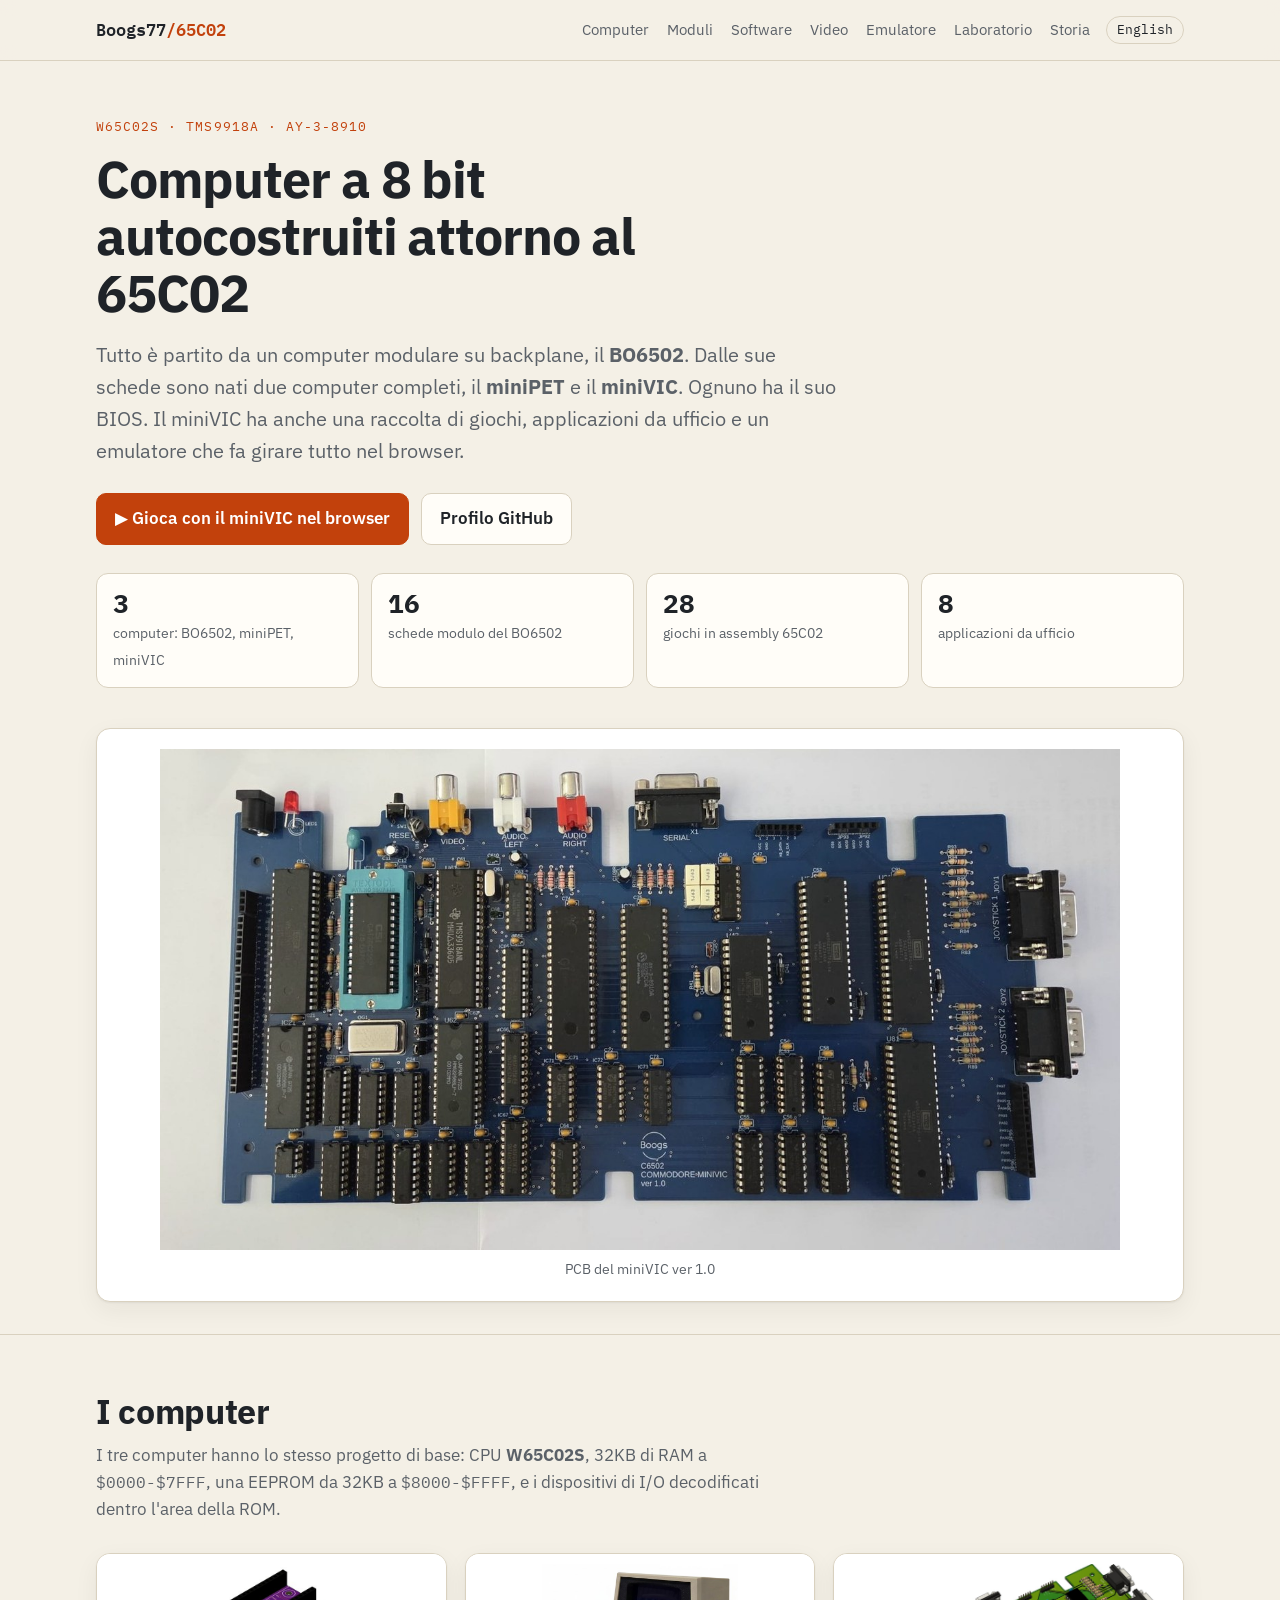
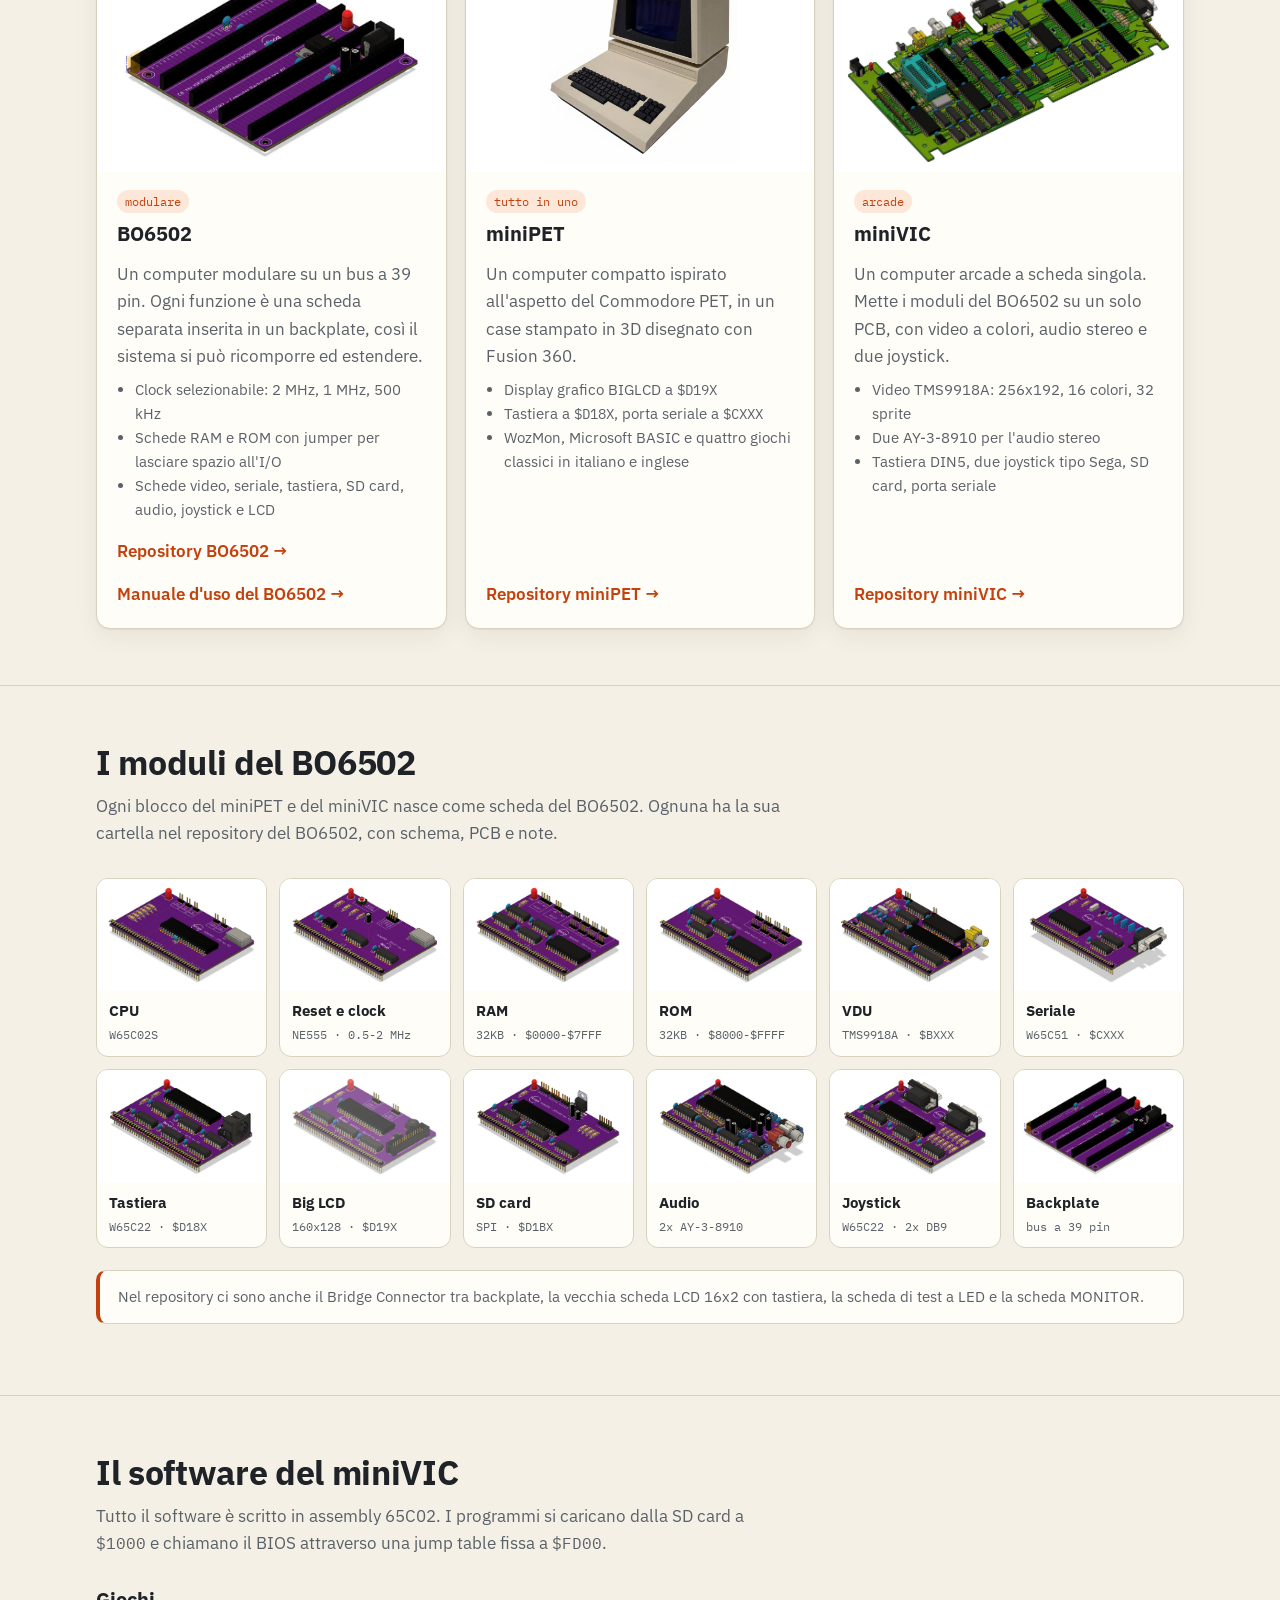
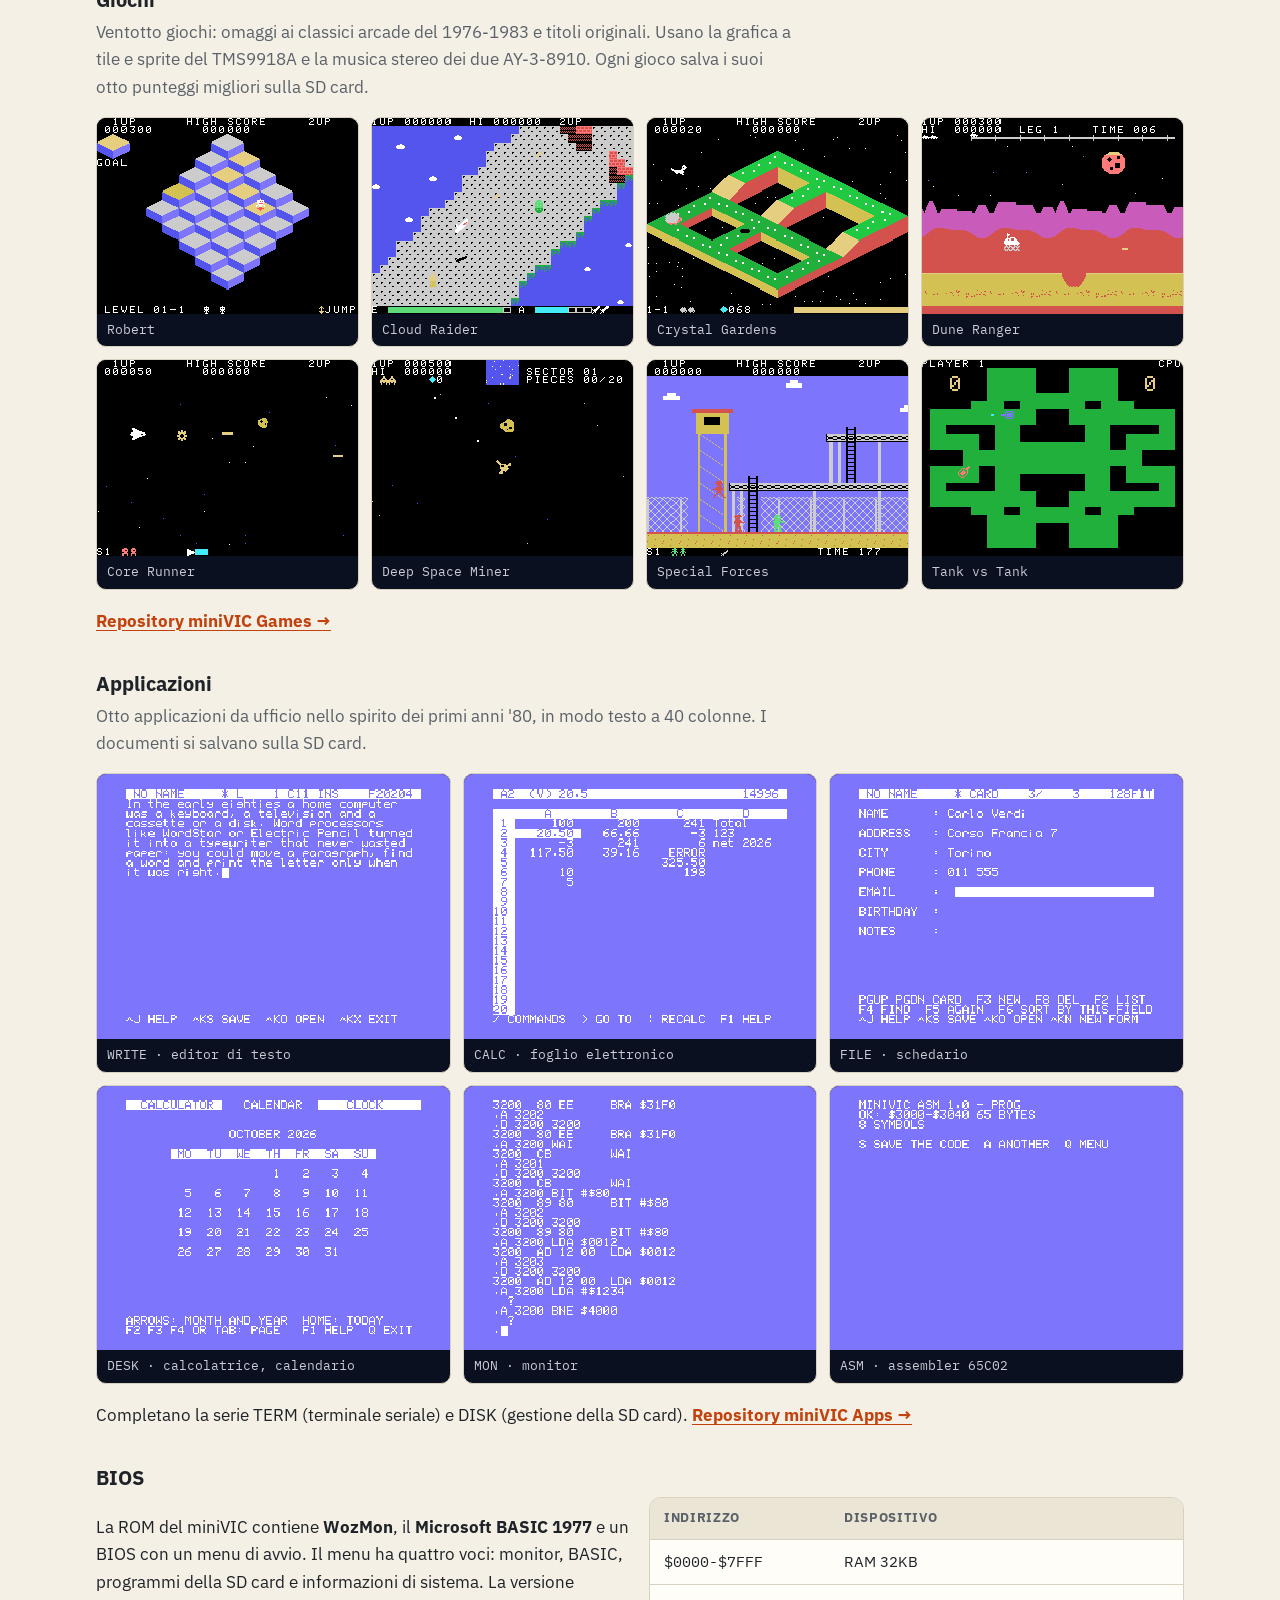
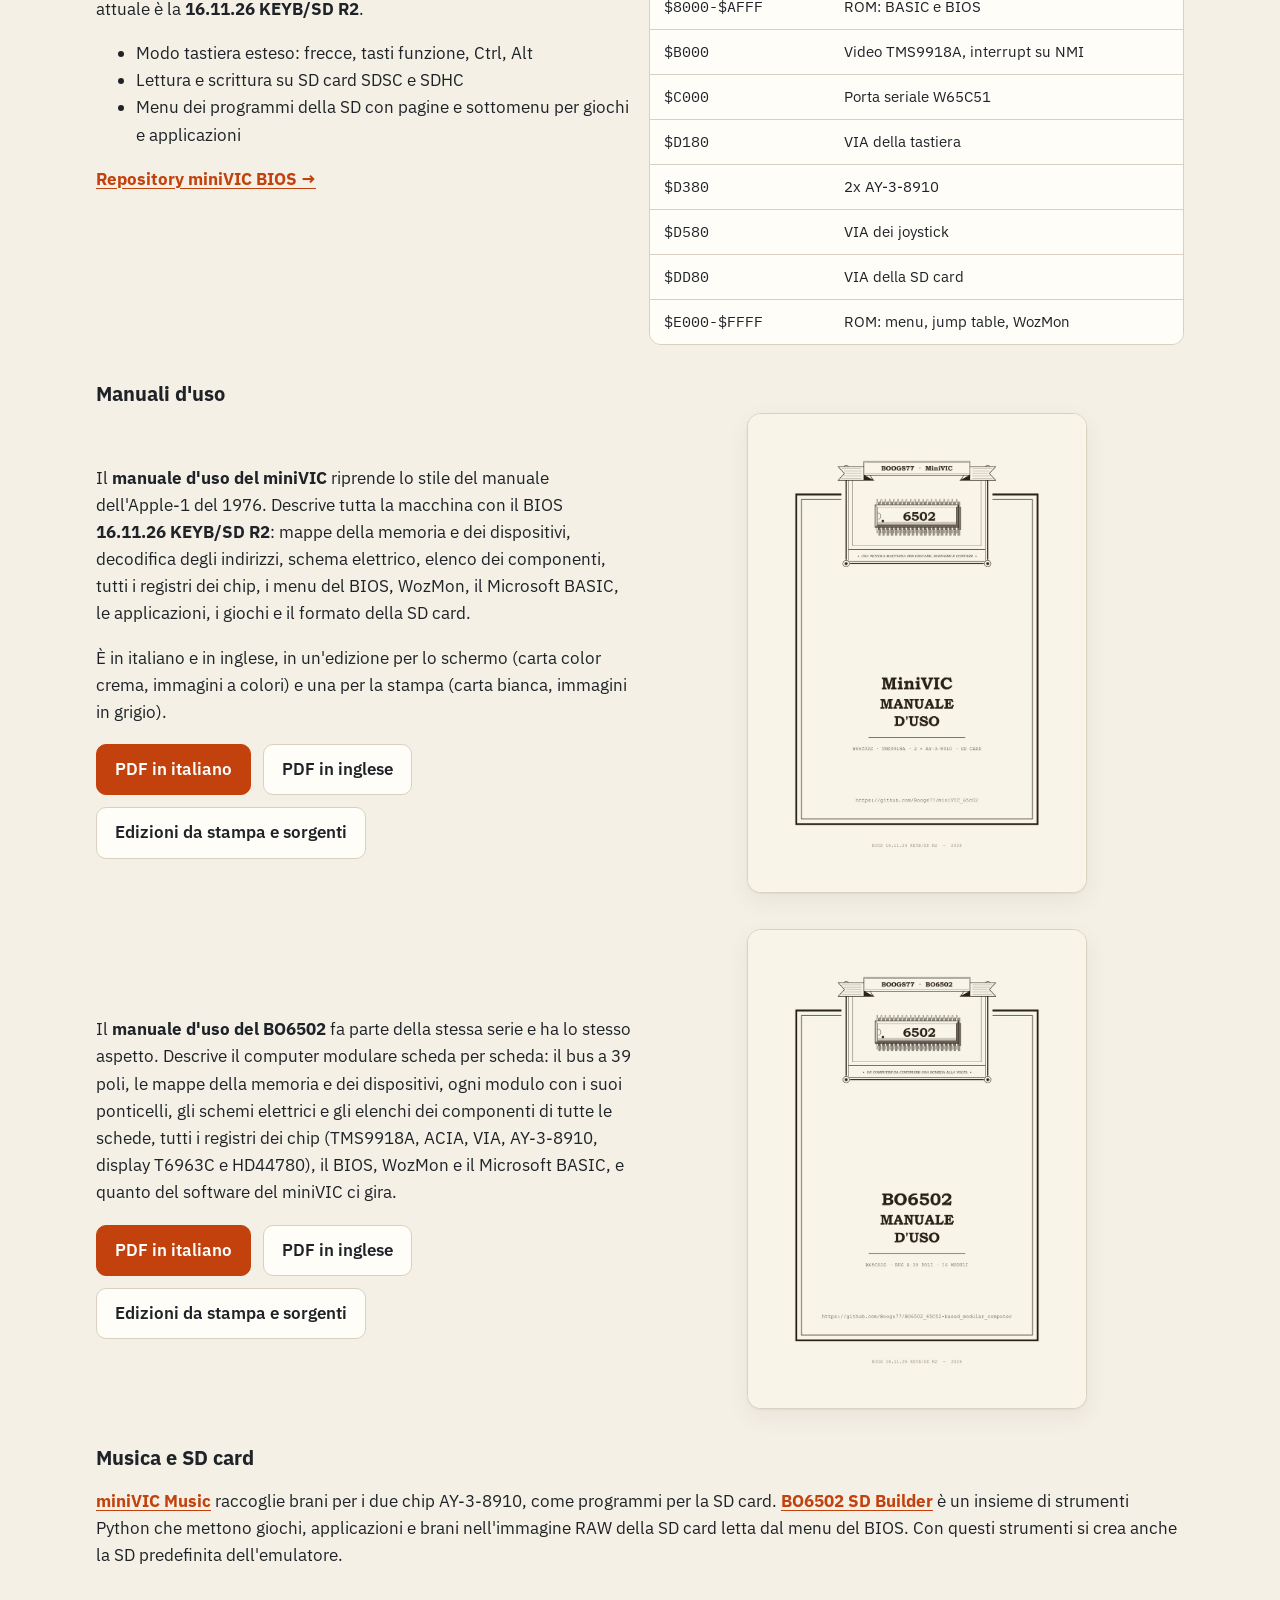
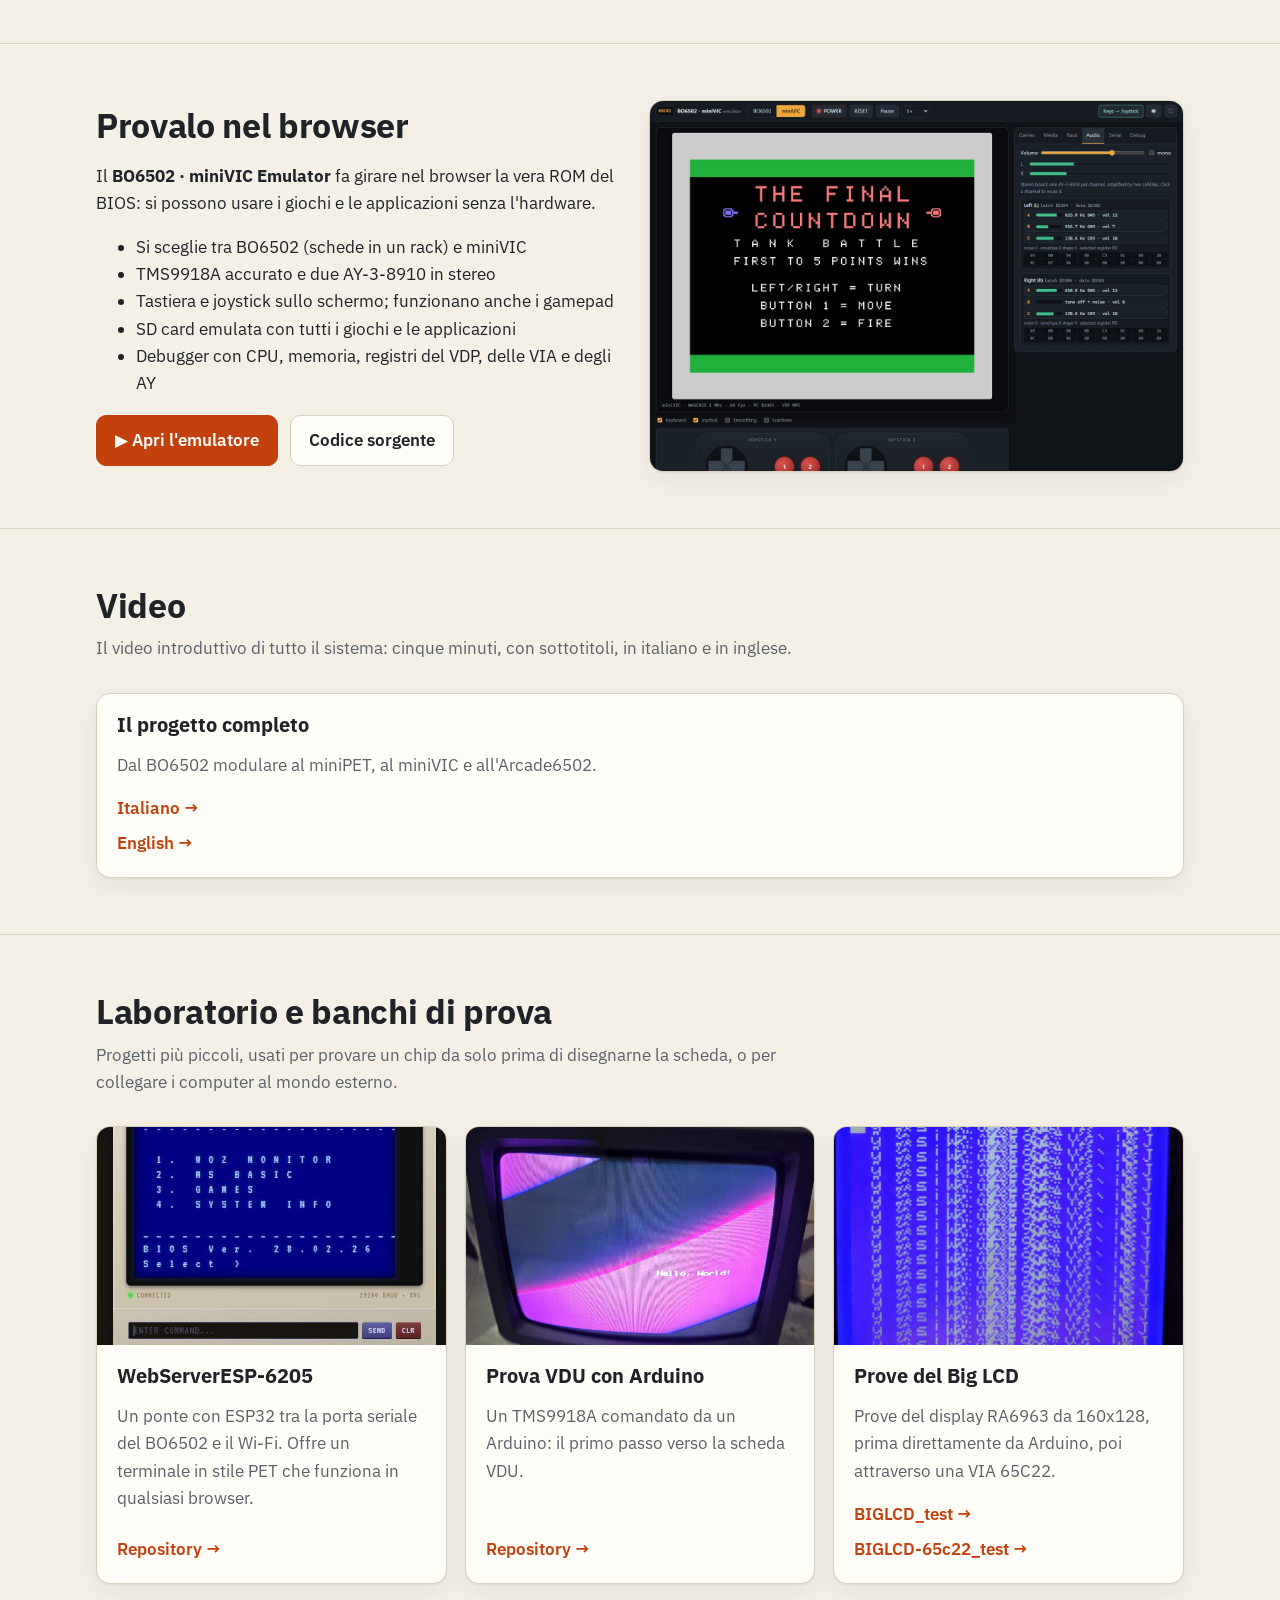
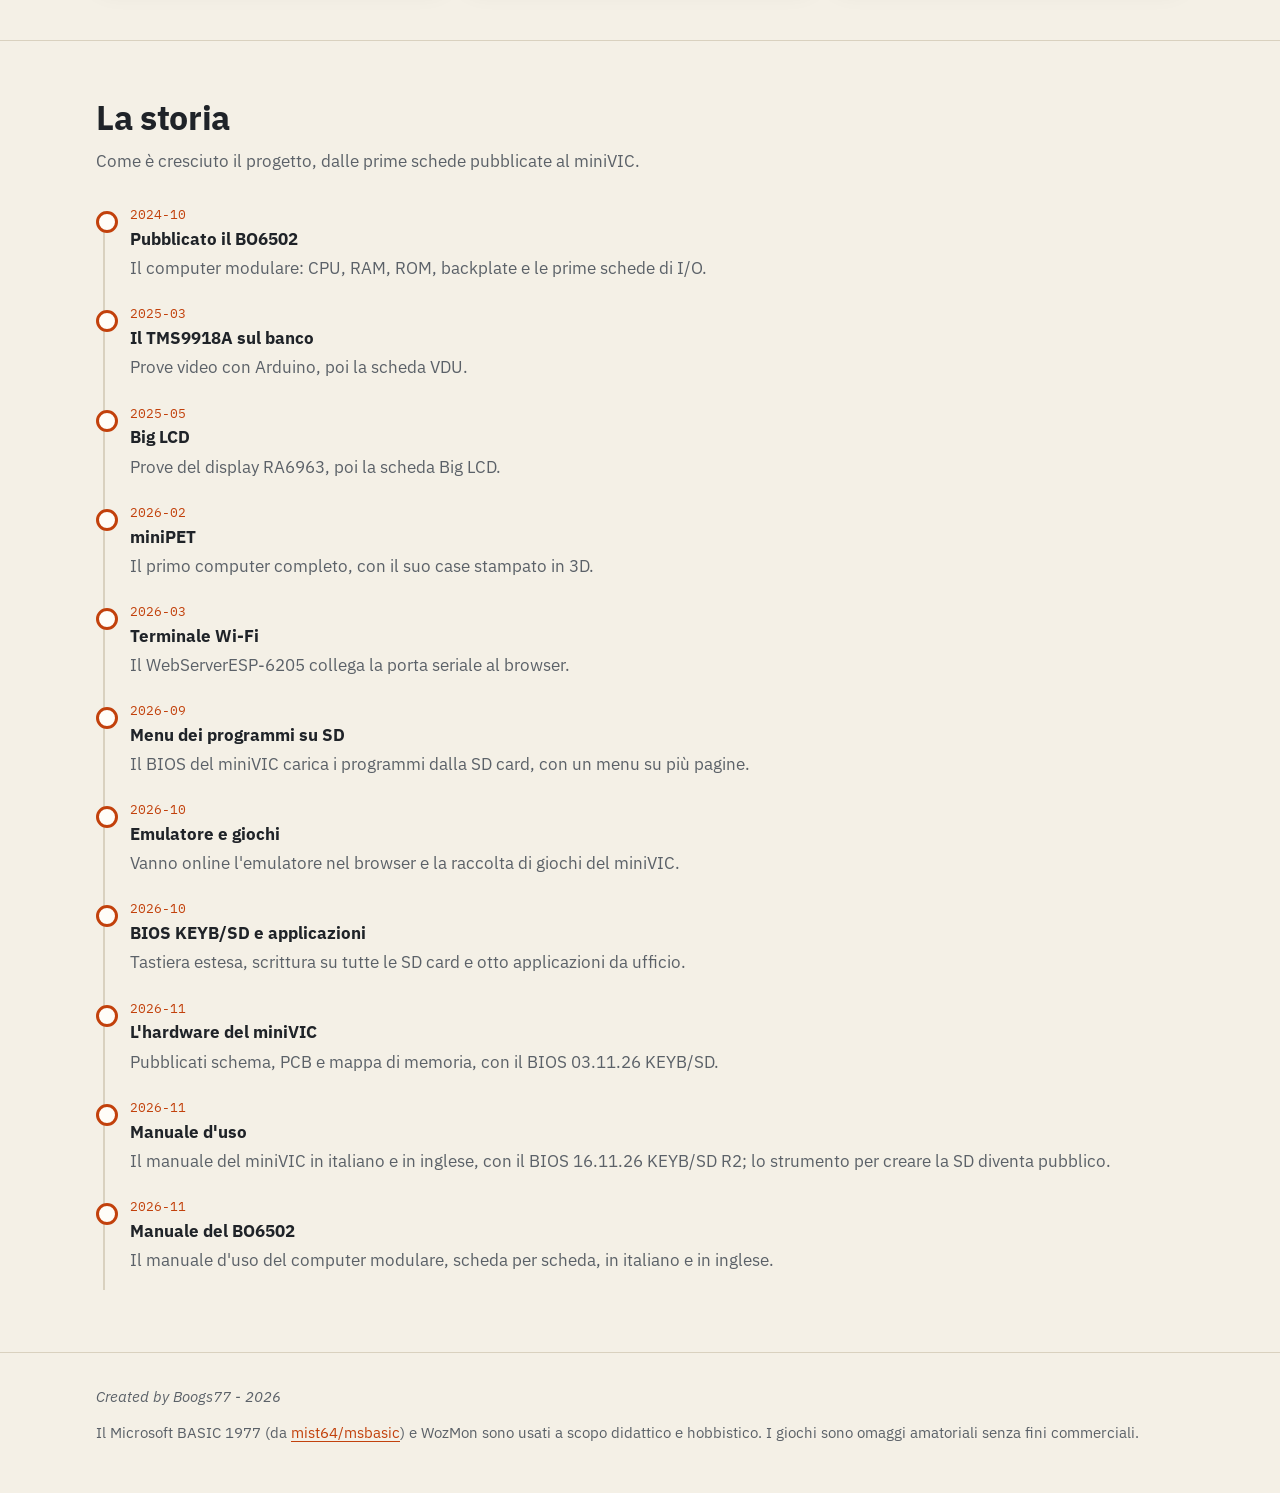
==== it/index.html @ edf75bb9 "Sezione Video: solo il video introduttivo di tutto il sistema Co-Authored-By: Claude Sonnet 5.5 <nor" ====
<!doctype html>
<html lang="it">
<head>
<meta charset="utf-8">
<meta name="viewport" content="width=device-width, initial-scale=1">
<title>Boogs77 Progetti 65C02</title>
<meta name="description" content="Computer a 8 bit autocostruiti attorno al W65C02S: il computer modulare BO6502, il miniPET e il miniVIC, con BIOS, giochi, applicazioni e un emulatore nel browser.">
<link rel="alternate" hreflang="en" href="https://boogs77.github.io/">
<link rel="alternate" hreflang="it" href="https://boogs77.github.io/it/">
<link rel="icon" href="data:image/svg+xml,%3Csvg xmlns='http://www.w3.org/2000/svg' viewBox='0 0 32 32'%3E%3Crect width='32' height='32' rx='6' fill='%23c2410c'/%3E%3Ctext x='16' y='22' font-family='monospace' font-size='13' font-weight='700' text-anchor='middle' fill='white'%3E65%3C/text%3E%3C/svg%3E">
<link rel="preconnect" href="https://fonts.googleapis.com">
<link rel="preconnect" href="https://fonts.gstatic.com" crossorigin>
<link href="https://fonts.googleapis.com/css2?family=IBM+Plex+Mono:wght@400;600&family=IBM+Plex+Sans:wght@400;600;700&display=swap" rel="stylesheet">
<link rel="stylesheet" href="../style.css">
</head>
<body>

<header class="top">
  <div class="wrap">
    <a class="brand" href="#">Boogs77<span>/65C02</span></a>
    <nav class="nav">
      <a href="#macchine">Computer</a>
      <a href="#bo6502">Moduli</a>
      <a href="#software">Software</a>
      <a href="#videos">Video</a>
      <a href="#emulatore">Emulatore</a>
      <a href="#laboratorio">Laboratorio</a>
      <a href="#storia">Storia</a>
    </nav>
    <a class="lang" href="../" hreflang="en" lang="en">English</a>
  </div>
</header>

<main>
  <div class="wrap hero">
    <p class="eyebrow">W65C02S · TMS9918A · AY-3-8910</p>
    <h1>Computer a 8 bit autocostruiti attorno al 65C02</h1>
    <p class="lead">Tutto è partito da un computer modulare su backplane, il <b>BO6502</b>. Dalle sue schede sono nati due computer completi, il <b>miniPET</b> e il <b>miniVIC</b>. Ognuno ha il suo BIOS. Il miniVIC ha anche una raccolta di giochi, applicazioni da ufficio e un emulatore che fa girare tutto nel browser.</p>
    <div class="actions">
      <a class="btn primary" href="https://boogs77.github.io/BO6502-miniVIC-emulator/">▶ Gioca con il miniVIC nel browser</a>
      <a class="btn" href="https://github.com/Boogs77">Profilo GitHub</a>
    </div>

    <ul class="stats">
      <li><b>3</b><span>computer: BO6502, miniPET, miniVIC</span></li>
      <li><b>16</b><span>schede modulo del BO6502</span></li>
      <li><b>28</b><span>giochi in assembly 65C02</span></li>
      <li><b>8</b><span>applicazioni da ufficio</span></li>
    </ul>

    <figure class="hero-figure">
      <img src="../img/minivic_board.jpg" alt="Il computer a scheda singola miniVIC: foto del PCB montato con CPU, zoccolo ZIF della ROM, connettori video, audio e joystick" width="1400" height="731">
      <figcaption>PCB del miniVIC ver 1.0</figcaption>
    </figure>
  </div>

  <!-- ===================== COMPUTER ===================== -->
  <section id="macchine">
    <div class="wrap">
      <h2>I computer</h2>
      <p class="section-lead">I tre computer hanno lo stesso progetto di base: CPU <b>W65C02S</b>, 32KB di RAM a <code>$0000-$7FFF</code>, una EEPROM da 32KB a <code>$8000-$FFFF</code>, e i dispositivi di I/O decodificati dentro l'area della ROM.</p>

      <div class="grid three">
        <article class="card">
          <div class="media"><img src="../img/m_backplate.jpg" alt="Backplate del BO6502 con cinque slot" loading="lazy"></div>
          <div class="body">
            <span class="tag">modulare</span>
            <h3>BO6502</h3>
            <p>Un computer modulare su un bus a 39 pin. Ogni funzione è una scheda separata inserita in un backplate, così il sistema si può ricomporre ed estendere.</p>
            <ul>
              <li>Clock selezionabile: 2 MHz, 1 MHz, 500 kHz</li>
              <li>Schede RAM e ROM con jumper per lasciare spazio all'I/O</li>
              <li>Schede video, seriale, tastiera, SD card, audio, joystick e LCD</li>
            </ul>
            <a class="more" href="https://github.com/Boogs77/BO6502_65C02-based_modular_computer">Repository BO6502 →</a>
            <a class="more" href="https://github.com/Boogs77/BO6502-manual">Manuale d'uso del BO6502 →</a>
          </div>
        </article>

        <article class="card">
          <div class="media"><img src="../img/minipet.jpg" alt="Il miniPET: un piccolo computer beige con schermo e tastiera integrati" loading="lazy"></div>
          <div class="body">
            <span class="tag">tutto in uno</span>
            <h3>miniPET</h3>
            <p>Un computer compatto ispirato all'aspetto del Commodore PET, in un case stampato in 3D disegnato con Fusion 360.</p>
            <ul>
              <li>Display grafico BIGLCD a <code>$D19X</code></li>
              <li>Tastiera a <code>$D18X</code>, porta seriale a <code>$CXXX</code></li>
              <li>WozMon, Microsoft BASIC e quattro giochi classici in italiano e inglese</li>
            </ul>
            <a class="more" href="https://github.com/Boogs77/miniPET_65c02">Repository miniPET →</a>
          </div>
        </article>

        <article class="card">
          <div class="media"><img src="../img/minivic_3d_rca.jpg" alt="La scheda del miniVIC in 3D, vista di lato" loading="lazy"></div>
          <div class="body">
            <span class="tag">arcade</span>
            <h3>miniVIC</h3>
            <p>Un computer arcade a scheda singola. Mette i moduli del BO6502 su un solo PCB, con video a colori, audio stereo e due joystick.</p>
            <ul>
              <li>Video TMS9918A: 256x192, 16 colori, 32 sprite</li>
              <li>Due AY-3-8910 per l'audio stereo</li>
              <li>Tastiera DIN5, due joystick tipo Sega, SD card, porta seriale</li>
            </ul>
            <a class="more" href="https://github.com/Boogs77/miniVIC_65c02">Repository miniVIC →</a>
          </div>
        </article>
      </div>
    </div>
  </section>

  <!-- ===================== MODULI ===================== -->
  <section id="bo6502">
    <div class="wrap">
      <h2>I moduli del BO6502</h2>
      <p class="section-lead">Ogni blocco del miniPET e del miniVIC nasce come scheda del BO6502. Ognuna ha la sua cartella nel repository del BO6502, con schema, PCB e note.</p>

      <div class="modules">
        <a class="module" href="https://github.com/Boogs77/BO6502_65C02-based_modular_computer/tree/main/BO6502%20CPU"><img src="../img/m_cpu.jpg" alt="" loading="lazy"><div><b>CPU</b><span>W65C02S</span></div></a>
        <a class="module" href="https://github.com/Boogs77/BO6502_65C02-based_modular_computer/tree/main/BO6502%20RESET"><img src="../img/m_reset.jpg" alt="" loading="lazy"><div><b>Reset e clock</b><span>NE555 · 0.5-2 MHz</span></div></a>
        <a class="module" href="https://github.com/Boogs77/BO6502_65C02-based_modular_computer/tree/main/BO6502%20RAM"><img src="../img/m_ram.jpg" alt="" loading="lazy"><div><b>RAM</b><span>32KB · $0000-$7FFF</span></div></a>
        <a class="module" href="https://github.com/Boogs77/BO6502_65C02-based_modular_computer/tree/main/BO6502%20ROM"><img src="../img/m_rom.jpg" alt="" loading="lazy"><div><b>ROM</b><span>32KB · $8000-$FFFF</span></div></a>
        <a class="module" href="https://github.com/Boogs77/BO6502_65C02-based_modular_computer/tree/main/BO6502%20VDU"><img src="../img/m_vdu.jpg" alt="" loading="lazy"><div><b>VDU</b><span>TMS9918A · $BXXX</span></div></a>
        <a class="module" href="https://github.com/Boogs77/BO6502_65C02-based_modular_computer/tree/main/BO6502%20SERIAL"><img src="../img/m_serial.jpg" alt="" loading="lazy"><div><b>Seriale</b><span>W65C51 · $CXXX</span></div></a>
        <a class="module" href="https://github.com/Boogs77/BO6502_65C02-based_modular_computer/tree/main/BO6502%20KEYb"><img src="../img/m_keyb.jpg" alt="" loading="lazy"><div><b>Tastiera</b><span>W65C22 · $D18X</span></div></a>
        <a class="module" href="https://github.com/Boogs77/BO6502_65C02-based_modular_computer/tree/main/BO6502%20BIGLCD"><img src="../img/m_biglcd.jpg" alt="" loading="lazy"><div><b>Big LCD</b><span>160x128 · $D19X</span></div></a>
        <a class="module" href="https://github.com/Boogs77/BO6502_65C02-based_modular_computer/tree/main/BO6502%20SDCard"><img src="../img/m_sdcard.jpg" alt="" loading="lazy"><div><b>SD card</b><span>SPI · $D1BX</span></div></a>
        <a class="module" href="https://github.com/Boogs77/BO6502_65C02-based_modular_computer/tree/main/BO6502%20AUDIO"><img src="../img/m_audio.jpg" alt="" loading="lazy"><div><b>Audio</b><span>2x AY-3-8910</span></div></a>
        <a class="module" href="https://github.com/Boogs77/BO6502_65C02-based_modular_computer/tree/main/BO6502%20JOYSTICK"><img src="../img/m_joystick.jpg" alt="" loading="lazy"><div><b>Joystick</b><span>W65C22 · 2x DB9</span></div></a>
        <a class="module" href="https://github.com/Boogs77/BO6502_65C02-based_modular_computer/tree/main/BO6502%20BACKPLATE"><img src="../img/m_backplate.jpg" alt="" loading="lazy"><div><b>Backplate</b><span>bus a 39 pin</span></div></a>
      </div>
      <p class="note">Nel repository ci sono anche il Bridge Connector tra backplate, la vecchia scheda LCD 16x2 con tastiera, la scheda di test a LED e la scheda MONITOR.</p>
    </div>
  </section>

  <!-- ===================== SOFTWARE ===================== -->
  <section id="software">
    <div class="wrap">
      <h2>Il software del miniVIC</h2>
      <p class="section-lead">Tutto il software è scritto in assembly 65C02. I programmi si caricano dalla SD card a <code>$1000</code> e chiamano il BIOS attraverso una jump table fissa a <code>$FD00</code>.</p>

      <h3>Giochi</h3>
      <p class="section-lead" style="margin-bottom:16px">Ventotto giochi: omaggi ai classici arcade del 1976-1983 e titoli originali. Usano la grafica a tile e sprite del TMS9918A e la musica stereo dei due AY-3-8910. Ogni gioco salva i suoi otto punteggi migliori sulla SD card.</p>
      <div class="shots">
        <figure><img src="../img/g_robert.png" alt="Robert: gioco isometrico a salti sui cubi" loading="lazy"><figcaption>Robert</figcaption></figure>
        <figure><img src="../img/g_cloud_raider.png" alt="Cloud Raider: sparatutto isometrico" loading="lazy"><figcaption>Cloud Raider</figcaption></figure>
        <figure><img src="../img/g_crystal_gardens.png" alt="Crystal Gardens: labirinto isometrico" loading="lazy"><figcaption>Crystal Gardens</figcaption></figure>
        <figure><img src="../img/g_dune_ranger.png" alt="Dune Ranger: gioco a scorrimento con un rover" loading="lazy"><figcaption>Dune Ranger</figcaption></figure>
        <figure><img src="../img/g_core_runner.png" alt="Core Runner: corsa spaziale e piattaforme" loading="lazy"><figcaption>Core Runner</figcaption></figure>
        <figure><img src="../img/g_deep_space_miner.png" alt="Deep Space Miner: sparatutto minerario nello spazio" loading="lazy"><figcaption>Deep Space Miner</figcaption></figure>
        <figure><img src="../img/g_special_forces.png" alt="Special Forces: azione a scorrimento" loading="lazy"><figcaption>Special Forces</figcaption></figure>
        <figure><img src="../img/g_tank.png" alt="Tank vs Tank: due carri armati sul campo di battaglia" loading="lazy"><figcaption>Tank vs Tank</figcaption></figure>
      </div>
      <p><a href="https://github.com/Boogs77/miniVIC_games"><b>Repository miniVIC Games →</b></a></p>

      <h3 style="margin-top:36px">Applicazioni</h3>
      <p class="section-lead" style="margin-bottom:16px">Otto applicazioni da ufficio nello spirito dei primi anni '80, in modo testo a 40 colonne. I documenti si salvano sulla SD card.</p>
      <div class="shots apps">
        <figure><img src="../img/a_write_typing.png" alt="Editor di testo miniVIC WRITE" loading="lazy"><figcaption>WRITE · editor di testo</figcaption></figure>
        <figure><img src="../img/a_calc_formulas.png" alt="Foglio elettronico miniVIC CALC" loading="lazy"><figcaption>CALC · foglio elettronico</figcaption></figure>
        <figure><img src="../img/a_file_card.png" alt="Schedario miniVIC FILE" loading="lazy"><figcaption>FILE · schedario</figcaption></figure>
        <figure><img src="../img/a_desk_calendar.png" alt="Calendario di miniVIC DESK" loading="lazy"><figcaption>DESK · calcolatrice, calendario</figcaption></figure>
        <figure><img src="../img/a_mon_disasm.png" alt="Monitor in linguaggio macchina miniVIC MON" loading="lazy"><figcaption>MON · monitor</figcaption></figure>
        <figure><img src="../img/a_asm_ok.png" alt="Assembler miniVIC ASM" loading="lazy"><figcaption>ASM · assembler 65C02</figcaption></figure>
      </div>
      <p>Completano la serie TERM (terminale seriale) e DISK (gestione della SD card). <a href="https://github.com/Boogs77/miniVIC_apps"><b>Repository miniVIC Apps →</b></a></p>

      <h3 style="margin-top:36px">BIOS</h3>
      <div class="grid two">
        <div>
          <p>La ROM del miniVIC contiene <b>WozMon</b>, il <b>Microsoft BASIC 1977</b> e un BIOS con un menu di avvio. Il menu ha quattro voci: monitor, BASIC, programmi della SD card e informazioni di sistema. La versione attuale è la <b>16.11.26 KEYB/SD R2</b>.</p>
          <ul>
            <li>Modo tastiera esteso: frecce, tasti funzione, Ctrl, Alt</li>
            <li>Lettura e scrittura su SD card SDSC e SDHC</li>
            <li>Menu dei programmi della SD con pagine e sottomenu per giochi e applicazioni</li>
          </ul>
          <p><a href="https://github.com/Boogs77/miniVIC_bios"><b>Repository miniVIC BIOS →</b></a></p>
        </div>
        <div class="table-scroll">
          <table>
            <thead><tr><th>Indirizzo</th><th>Dispositivo</th></tr></thead>
            <tbody>
              <tr><td class="addr">$0000-$7FFF</td><td>RAM 32KB</td></tr>
              <tr><td class="addr">$8000-$AFFF</td><td>ROM: BASIC e BIOS</td></tr>
              <tr><td class="addr">$B000</td><td>Video TMS9918A, interrupt su NMI</td></tr>
              <tr><td class="addr">$C000</td><td>Porta seriale W65C51</td></tr>
              <tr><td class="addr">$D180</td><td>VIA della tastiera</td></tr>
              <tr><td class="addr">$D380</td><td>2x AY-3-8910</td></tr>
              <tr><td class="addr">$D580</td><td>VIA dei joystick</td></tr>
              <tr><td class="addr">$DD80</td><td>VIA della SD card</td></tr>
              <tr><td class="addr">$E000-$FFFF</td><td>ROM: menu, jump table, WozMon</td></tr>
            </tbody>
          </table>
        </div>
      </div>

      <h3 style="margin-top:36px">Manuali d'uso</h3>
      <div class="grid two" style="align-items:center">
        <div>
          <p>Il <b>manuale d'uso del miniVIC</b> riprende lo stile del manuale dell'Apple-1 del 1976. Descrive tutta la macchina con il BIOS <b>16.11.26 KEYB/SD R2</b>: mappe della memoria e dei dispositivi, decodifica degli indirizzi, schema elettrico, elenco dei componenti, tutti i registri dei chip, i menu del BIOS, WozMon, il Microsoft BASIC, le applicazioni, i giochi e il formato della SD card.</p>
          <p>È in italiano e in inglese, in un'edizione per lo schermo (carta color crema, immagini a colori) e una per la stampa (carta bianca, immagini in grigio).</p>
          <div class="actions" style="margin-top:18px">
            <a class="btn primary" href="https://github.com/Boogs77/miniVIC-manual/blob/main/MiniVIC_Manual_IT.pdf">PDF in italiano</a>
            <a class="btn" href="https://github.com/Boogs77/miniVIC-manual/blob/main/MiniVIC_Manual_EN.pdf">PDF in inglese</a>
            <a class="btn" href="https://github.com/Boogs77/miniVIC-manual">Edizioni da stampa e sorgenti</a>
          </div>
        </div>
        <figure class="card" style="margin:0;max-width:340px;justify-self:center">
          <img src="../img/manual_it.jpg" alt="Copertina del manuale d'uso del miniVIC" loading="lazy" width="910" height="1287">
        </figure>
      </div>

      <div class="grid two" style="align-items:center;margin-top:36px">
        <div>
          <p>Il <b>manuale d'uso del BO6502</b> fa parte della stessa serie e ha lo stesso aspetto. Descrive il computer modulare scheda per scheda: il bus a 39 poli, le mappe della memoria e dei dispositivi, ogni modulo con i suoi ponticelli, gli schemi elettrici e gli elenchi dei componenti di tutte le schede, tutti i registri dei chip (TMS9918A, ACIA, VIA, AY-3-8910, display T6963C e HD44780), il BIOS, WozMon e il Microsoft BASIC, e quanto del software del miniVIC ci gira.</p>
          <div class="actions" style="margin-top:18px">
            <a class="btn primary" href="https://github.com/Boogs77/BO6502-manual/blob/main/BO6502_Manual_IT.pdf">PDF in italiano</a>
            <a class="btn" href="https://github.com/Boogs77/BO6502-manual/blob/main/BO6502_Manual_EN.pdf">PDF in inglese</a>
            <a class="btn" href="https://github.com/Boogs77/BO6502-manual">Edizioni da stampa e sorgenti</a>
          </div>
        </div>
        <figure class="card" style="margin:0;max-width:340px;justify-self:center">
          <img src="../img/manual_bo6502_it.jpg" alt="Copertina del manuale d'uso del BO6502" loading="lazy" width="910" height="1287">
        </figure>
      </div>

      <h3 style="margin-top:36px">Musica e SD card</h3>
      <p><a href="https://github.com/Boogs77/miniVIC_music"><b>miniVIC Music</b></a> raccoglie brani per i due chip AY-3-8910, come programmi per la SD card. <a href="https://github.com/Boogs77/bo6502-SDbuilder"><b>BO6502 SD Builder</b></a> è un insieme di strumenti Python che mettono giochi, applicazioni e brani nell'immagine RAW della SD card letta dal menu del BIOS. Con questi strumenti si crea anche la SD predefinita dell'emulatore.</p>
    </div>
  </section>

  <!-- ===================== EMULATORE ===================== -->
  <section id="emulatore">
    <div class="wrap">
      <div class="grid two" style="align-items:center">
        <div>
          <h2>Provalo nel browser</h2>
          <p>Il <b>BO6502 · miniVIC Emulator</b> fa girare nel browser la vera ROM del BIOS: si possono usare i giochi e le applicazioni senza l'hardware.</p>
          <ul>
            <li>Si sceglie tra BO6502 (schede in un rack) e miniVIC</li>
            <li>TMS9918A accurato e due AY-3-8910 in stereo</li>
            <li>Tastiera e joystick sullo schermo; funzionano anche i gamepad</li>
            <li>SD card emulata con tutti i giochi e le applicazioni</li>
            <li>Debugger con CPU, memoria, registri del VDP, delle VIA e degli AY</li>
          </ul>
          <div class="actions" style="margin-top:18px">
            <a class="btn primary" href="https://boogs77.github.io/BO6502-miniVIC-emulator/">▶ Apri l'emulatore</a>
            <a class="btn" href="https://github.com/Boogs77/BO6502-miniVIC-emulator">Codice sorgente</a>
          </div>
        </div>
        <figure class="card" style="margin:0">
          <img src="../img/emulator.jpg" alt="L'emulatore con Tank vs Tank e il pannello audio dei due AY" loading="lazy" width="1400" height="972">
        </figure>
      </div>
    </div>
  </section>

  <!-- ===================== VIDEOS ===================== -->
  <section id="videos">
    <div class="wrap">
      <h2>Video</h2>
      <p class="section-lead">Il video introduttivo di tutto il sistema: cinque minuti, con sottotitoli, in italiano e in inglese.</p>
      <div class="grid three">
        <article class="card">
          <div class="body">
            <h3>Il progetto completo</h3>
            <p>Dal BO6502 modulare al miniPET, al miniVIC e all'Arcade6502.</p>
            <a class="more" href="https://youtu.be/3ln8cZt3MQk">Italiano →</a>
            <a class="more" style="padding-top:0" href="https://youtu.be/d8nvmrTR-eE">English →</a>
          </div>
        </article>
      </div>
    </div>
  </section>

  <!-- ===================== LABORATORIO ===================== -->
  <section id="laboratorio">
    <div class="wrap">
      <h2>Laboratorio e banchi di prova</h2>
      <p class="section-lead">Progetti più piccoli, usati per provare un chip da solo prima di disegnarne la scheda, o per collegare i computer al mondo esterno.</p>
      <div class="grid three">
        <article class="card">
          <div class="media photo"><img src="../img/webserver.jpg" alt="Pagina del WebServerESP-6205 nel browser, con schermo e tastiera in stile PET" loading="lazy"></div>
          <div class="body">
            <h3>WebServerESP-6205</h3>
            <p>Un ponte con ESP32 tra la porta seriale del BO6502 e il Wi-Fi. Offre un terminale in stile PET che funziona in qualsiasi browser.</p>
            <a class="more" href="https://github.com/Boogs77/WebServerESP-6205">Repository →</a>
          </div>
        </article>
        <article class="card">
          <div class="media photo"><img src="../img/vdu_hello.jpg" alt="Prova del TMS9918A con un testo su un monitor" loading="lazy"></div>
          <div class="body">
            <h3>Prova VDU con Arduino</h3>
            <p>Un TMS9918A comandato da un Arduino: il primo passo verso la scheda VDU.</p>
            <a class="more" href="https://github.com/Boogs77/VDU_arduino_test">Repository →</a>
          </div>
        </article>
        <article class="card">
          <div class="media photo"><img src="../img/biglcd_wozmon.jpg" alt="Display Big LCD con un dump di memoria di WozMon" loading="lazy"></div>
          <div class="body">
            <h3>Prove del Big LCD</h3>
            <p>Prove del display RA6963 da 160x128, prima direttamente da Arduino, poi attraverso una VIA 65C22.</p>
            <a class="more" href="https://github.com/Boogs77/BIGLCD_test">BIGLCD_test →</a>
            <a class="more" style="padding-top:0" href="https://github.com/Boogs77/BIGLCD-65c22_test">BIGLCD-65c22_test →</a>
          </div>
        </article>
      </div>
    </div>
  </section>

  <!-- ===================== STORIA ===================== -->
  <section id="storia">
    <div class="wrap">
      <h2>La storia</h2>
      <p class="section-lead">Come è cresciuto il progetto, dalle prime schede pubblicate al miniVIC.</p>
      <ol class="timeline">
        <li><time>2024-10</time><b>Pubblicato il BO6502</b><p>Il computer modulare: CPU, RAM, ROM, backplate e le prime schede di I/O.</p></li>
        <li><time>2025-03</time><b>Il TMS9918A sul banco</b><p>Prove video con Arduino, poi la scheda VDU.</p></li>
        <li><time>2025-05</time><b>Big LCD</b><p>Prove del display RA6963, poi la scheda Big LCD.</p></li>
        <li><time>2026-02</time><b>miniPET</b><p>Il primo computer completo, con il suo case stampato in 3D.</p></li>
        <li><time>2026-03</time><b>Terminale Wi-Fi</b><p>Il WebServerESP-6205 collega la porta seriale al browser.</p></li>
        <li><time>2026-09</time><b>Menu dei programmi su SD</b><p>Il BIOS del miniVIC carica i programmi dalla SD card, con un menu su più pagine.</p></li>
        <li><time>2026-10</time><b>Emulatore e giochi</b><p>Vanno online l'emulatore nel browser e la raccolta di giochi del miniVIC.</p></li>
        <li><time>2026-10</time><b>BIOS KEYB/SD e applicazioni</b><p>Tastiera estesa, scrittura su tutte le SD card e otto applicazioni da ufficio.</p></li>
        <li><time>2026-11</time><b>L'hardware del miniVIC</b><p>Pubblicati schema, PCB e mappa di memoria, con il BIOS 03.11.26 KEYB/SD.</p></li>
        <li><time>2026-11</time><b>Manuale d'uso</b><p>Il manuale del miniVIC in italiano e in inglese, con il BIOS 16.11.26 KEYB/SD R2; lo strumento per creare la SD diventa pubblico.</p></li>
        <li><time>2026-11</time><b>Manuale del BO6502</b><p>Il manuale d'uso del computer modulare, scheda per scheda, in italiano e in inglese.</p></li>
      </ol>
    </div>
  </section>
</main>

<footer>
  <div class="wrap">
    <span><i>Created by Boogs77 - 2026</i></span>
    <span>Il Microsoft BASIC 1977 (da <a href="https://github.com/mist64/msbasic">mist64/msbasic</a>) e WozMon sono usati a scopo didattico e hobbistico. I giochi sono omaggi amatoriali senza fini commerciali.</span>
  </div>
</footer>

</body>
</html>
---- style.css ----
:root {
  --bg: #f4f0e6;
  --surface: #fffdf8;
  --surface-2: #ebe5d6;
  --plate: #ffffff;
  --text: #1f2328;
  --muted: #5b6168;
  --border: #d9d1bf;
  --accent: #c2410c;
  --accent-soft: #fde7d9;
  --green: #15803d;
  --screen: #0b1020;
  --shadow: 0 1px 2px rgba(31, 35, 40, .06), 0 8px 24px rgba(31, 35, 40, .06);
  --radius: 14px;
  --mono: "IBM Plex Mono", ui-monospace, SFMono-Regular, Menlo, Consolas, monospace;
  --sans: "IBM Plex Sans", system-ui, -apple-system, "Segoe UI", Roboto, sans-serif;
  color-scheme: light;
}

@media (prefers-color-scheme: dark) {
  :root:not([data-theme="light"]) {
    --bg: #12151b;
    --surface: #1a1f27;
    --surface-2: #232a34;
    --plate: #f3f1ec;
    --text: #e8e6e1;
    --muted: #a3a9b2;
    --border: #2e3642;
    --accent: #fb923c;
    --accent-soft: #3a2416;
    --green: #4ade80;
    --shadow: 0 1px 2px rgba(0, 0, 0, .3), 0 8px 24px rgba(0, 0, 0, .25);
    color-scheme: dark;
  }
}

:root[data-theme="dark"] {
  --bg: #12151b;
  --surface: #1a1f27;
  --surface-2: #232a34;
  --plate: #f3f1ec;
  --text: #e8e6e1;
  --muted: #a3a9b2;
  --border: #2e3642;
  --accent: #fb923c;
  --accent-soft: #3a2416;
  --green: #4ade80;
  --shadow: 0 1px 2px rgba(0, 0, 0, .3), 0 8px 24px rgba(0, 0, 0, .25);
  color-scheme: dark;
}

* { box-sizing: border-box; }

html { scroll-behavior: smooth; scroll-padding-top: 72px; }

body {
  margin: 0;
  background: var(--bg);
  color: var(--text);
  font-family: var(--sans);
  font-size: 17px;
  line-height: 1.6;
  -webkit-font-smoothing: antialiased;
}

img { max-width: 100%; height: auto; display: block; }

a { color: var(--accent); text-decoration-thickness: 1px; text-underline-offset: 3px; }
a:hover { text-decoration-thickness: 2px; }

code, .mono { font-family: var(--mono); font-size: .92em; }

.wrap { width: 100%; max-width: 1120px; margin: 0 auto; padding: 0 16px; }

/* ---------- header ---------- */
.top {
  position: sticky; top: 0; z-index: 10;
  background: color-mix(in srgb, var(--bg) 88%, transparent);
  backdrop-filter: blur(8px);
  border-bottom: 1px solid var(--border);
}
.top .wrap { display: flex; align-items: center; gap: 16px; height: 60px; }
.brand { font-family: var(--mono); font-weight: 600; color: var(--text); text-decoration: none; white-space: nowrap; }
.brand span { color: var(--accent); }
.nav { display: flex; gap: 18px; margin-left: auto; overflow-x: auto; scrollbar-width: none; }
.nav::-webkit-scrollbar { display: none; }
.nav a { color: var(--muted); text-decoration: none; font-size: 15px; white-space: nowrap; }
.nav a:hover { color: var(--text); }
.lang {
  font-family: var(--mono); font-size: 13px; text-decoration: none; color: var(--text);
  border: 1px solid var(--border); border-radius: 999px; padding: 3px 10px; white-space: nowrap;
}
.lang:hover { border-color: var(--accent); }

/* ---------- hero ---------- */
.hero { padding-top: 56px; padding-bottom: 32px; }
.eyebrow { font-family: var(--mono); font-size: 13px; letter-spacing: .08em; text-transform: uppercase; color: var(--accent); margin: 0 0 12px; }
h1 { font-size: clamp(32px, 5vw, 52px); line-height: 1.1; margin: 0 0 18px; letter-spacing: -.02em; max-width: 18ch; }
.lead { font-size: clamp(17px, 2vw, 20px); color: var(--muted); max-width: 62ch; margin: 0 0 26px; }
.actions { display: flex; flex-wrap: wrap; gap: 12px; }
.btn {
  display: inline-flex; align-items: center; gap: 8px; padding: 11px 18px; border-radius: 10px;
  font-weight: 600; text-decoration: none; border: 1px solid var(--border); color: var(--text); background: var(--surface);
}
.btn.primary { background: var(--accent); border-color: var(--accent); color: #fff; }
:root[data-theme="dark"] .btn.primary { color: #1a1206; }
@media (prefers-color-scheme: dark) { :root:not([data-theme="light"]) .btn.primary { color: #1a1206; } }
.btn:hover { text-decoration: none; filter: brightness(1.05); }

.hero-figure {
  margin: 40px 0 0; background: var(--plate); border-radius: var(--radius);
  border: 1px solid var(--border); box-shadow: var(--shadow); padding: 20px; overflow: hidden;
}
.hero-figure img { max-width: 960px; width: 100%; height: auto; margin: 0 auto; }
.hero-figure figcaption { color: #5b6168; font-size: 14px; text-align: center; margin-top: 8px; }

.stats { display: grid; grid-template-columns: repeat(auto-fit, minmax(min(150px, 45%), 1fr)); gap: 12px; margin: 28px 0 0; padding: 0; list-style: none; }
.stats li { background: var(--surface); border: 1px solid var(--border); border-radius: 12px; padding: 14px 16px; }
.stats b { display: block; font-family: var(--mono); font-size: 26px; line-height: 1.2; }
.stats span { color: var(--muted); font-size: 14px; }

/* ---------- sections ---------- */
section { padding: 56px 0; border-top: 1px solid var(--border); }
h2 { font-size: clamp(26px, 3.4vw, 34px); line-height: 1.2; margin: 0 0 10px; letter-spacing: -.01em; }
h3 { font-size: 20px; margin: 0 0 6px; line-height: 1.3; }
.section-lead { color: var(--muted); max-width: 70ch; margin: 0 0 30px; }

.grid { display: grid; gap: 18px; }
.grid.three { grid-template-columns: repeat(auto-fit, minmax(min(290px, 100%), 1fr)); }
.grid.four { grid-template-columns: repeat(auto-fit, minmax(min(220px, 100%), 1fr)); }
.grid.two { grid-template-columns: repeat(auto-fit, minmax(min(320px, 100%), 1fr)); }

.card {
  background: var(--surface); border: 1px solid var(--border); border-radius: var(--radius);
  box-shadow: var(--shadow); overflow: hidden; display: flex; flex-direction: column;
}
.card .media { background: var(--plate); aspect-ratio: 16 / 10; display: flex; align-items: center; justify-content: center; padding: 10px; overflow: hidden; }
.card .media img { max-height: 100%; max-width: 100%; width: auto; height: auto; object-fit: contain; }
.card .media.screen { background: var(--screen); padding: 0; }
.card .media.screen img { width: 100%; height: 100%; object-fit: cover; image-rendering: pixelated; }
.card .media.photo { padding: 0; }
.card .media.photo img { width: 100%; height: 100%; object-fit: cover; }
.card .body { padding: 18px 20px 20px; display: flex; flex-direction: column; gap: 8px; flex: 1; }
.card p { margin: 0; color: var(--muted); }
.card ul { margin: 0; padding-left: 18px; color: var(--muted); font-size: 15px; }
.card .more { margin-top: auto; padding-top: 8px; font-weight: 600; text-decoration: none; }
.card .more:hover { text-decoration: underline; }

.tag {
  display: inline-block; font-family: var(--mono); font-size: 12px; padding: 2px 8px; border-radius: 999px;
  background: var(--accent-soft); color: var(--accent); align-self: flex-start;
}

/* module strip */
.modules { display: grid; grid-template-columns: repeat(auto-fill, minmax(min(160px, 45%), 1fr)); gap: 12px; }
.module { background: var(--surface); border: 1px solid var(--border); border-radius: 12px; overflow: hidden; text-decoration: none; color: var(--text); }
.module img { background: var(--plate); aspect-ratio: 3 / 2; width: 100%; object-fit: contain; padding: 6px; }
.module div { padding: 8px 12px 10px; font-size: 14px; }
.module b { display: block; font-size: 15px; }
.module span { color: var(--muted); font-family: var(--mono); font-size: 12px; }
.module:hover { border-color: var(--accent); }

/* table */
.table-scroll { overflow-x: auto; border: 1px solid var(--border); border-radius: 12px; background: var(--surface); }
table { border-collapse: collapse; width: 100%; font-size: 15px; min-width: 560px; }
th, td { text-align: left; padding: 10px 14px; border-bottom: 1px solid var(--border); vertical-align: top; }
th { font-size: 13px; text-transform: uppercase; letter-spacing: .05em; color: var(--muted); background: var(--surface-2); }
tr:last-child td { border-bottom: 0; }
td.addr { font-family: var(--mono); white-space: nowrap; }

/* screenshot strip */
.shots { display: grid; grid-template-columns: repeat(auto-fill, minmax(min(230px, 100%), 1fr)); gap: 12px; margin: 0 0 18px; }
.shots figure { margin: 0; background: var(--screen); border-radius: 10px; overflow: hidden; border: 1px solid var(--border); }
.shots img { width: 100%; aspect-ratio: 4 / 3; object-fit: cover; image-rendering: pixelated; }
.shots figcaption { font-size: 13px; color: #c9ced6; padding: 6px 10px; font-family: var(--mono); }

/* timeline */
.timeline { list-style: none; margin: 0; padding: 0; position: relative; }
.timeline::before { content: ""; position: absolute; left: 7px; top: 6px; bottom: 6px; width: 2px; background: var(--border); }
.timeline li { position: relative; padding: 0 0 22px 34px; }
.timeline li::before {
  content: ""; position: absolute; left: 0; top: 6px; width: 16px; height: 16px; border-radius: 50%;
  background: var(--surface); border: 3px solid var(--accent);
}
.timeline time { font-family: var(--mono); font-size: 13px; color: var(--accent); display: block; }
.timeline b { display: block; }
.timeline p { margin: 2px 0 0; color: var(--muted); }

.note {
  background: var(--surface); border: 1px solid var(--border); border-left: 4px solid var(--accent);
  border-radius: 10px; padding: 14px 18px; color: var(--muted); font-size: 15px; margin-top: 22px;
}

footer { border-top: 1px solid var(--border); padding: 32px 0 48px; color: var(--muted); font-size: 15px; }
footer .wrap { display: flex; flex-wrap: wrap; gap: 12px 24px; justify-content: space-between; }

@media (max-width: 640px) {
  body { font-size: 16px; }
  .nav { display: none; }
  .lang { margin-left: auto; }
  .hero { padding-top: 36px; }
  section { padding: 40px 0; }
  .hero-figure { padding: 10px; }
}

.shots.apps { grid-template-columns: repeat(auto-fill, minmax(min(300px, 100%), 1fr)); }
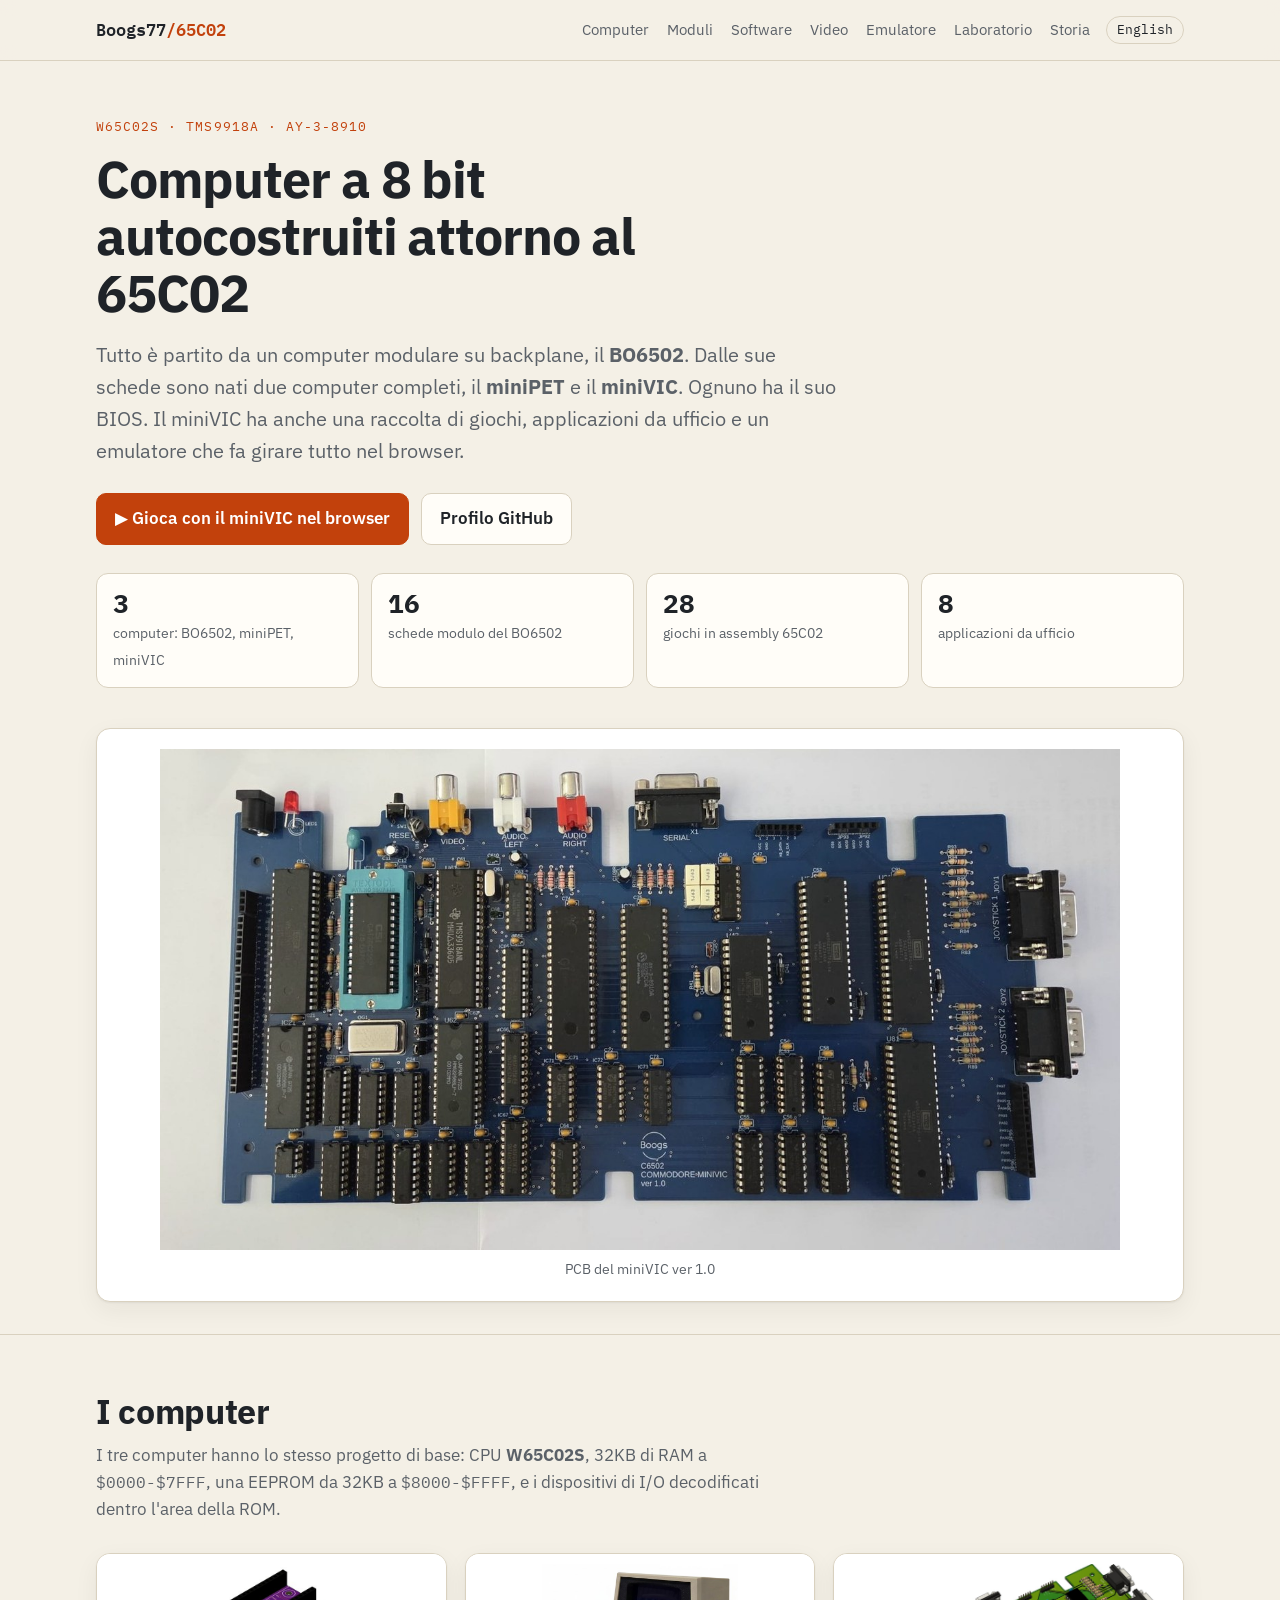
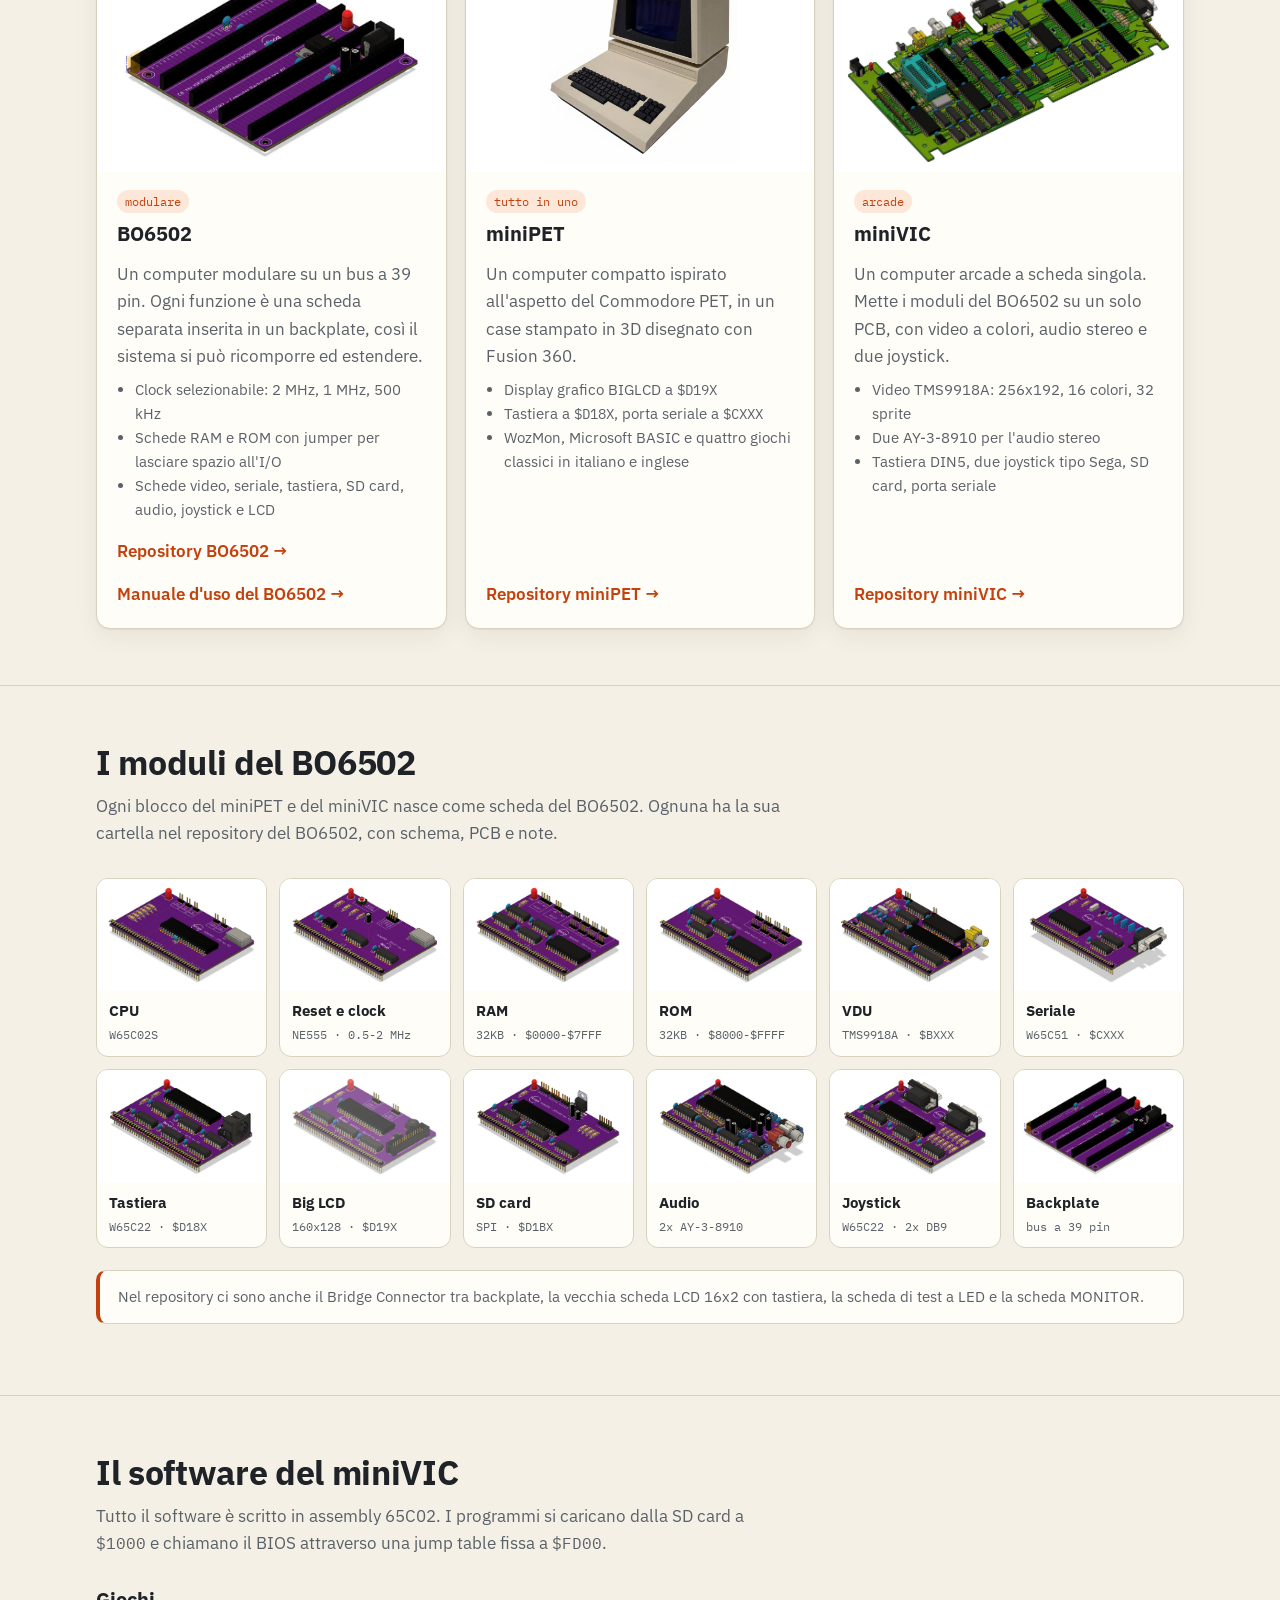
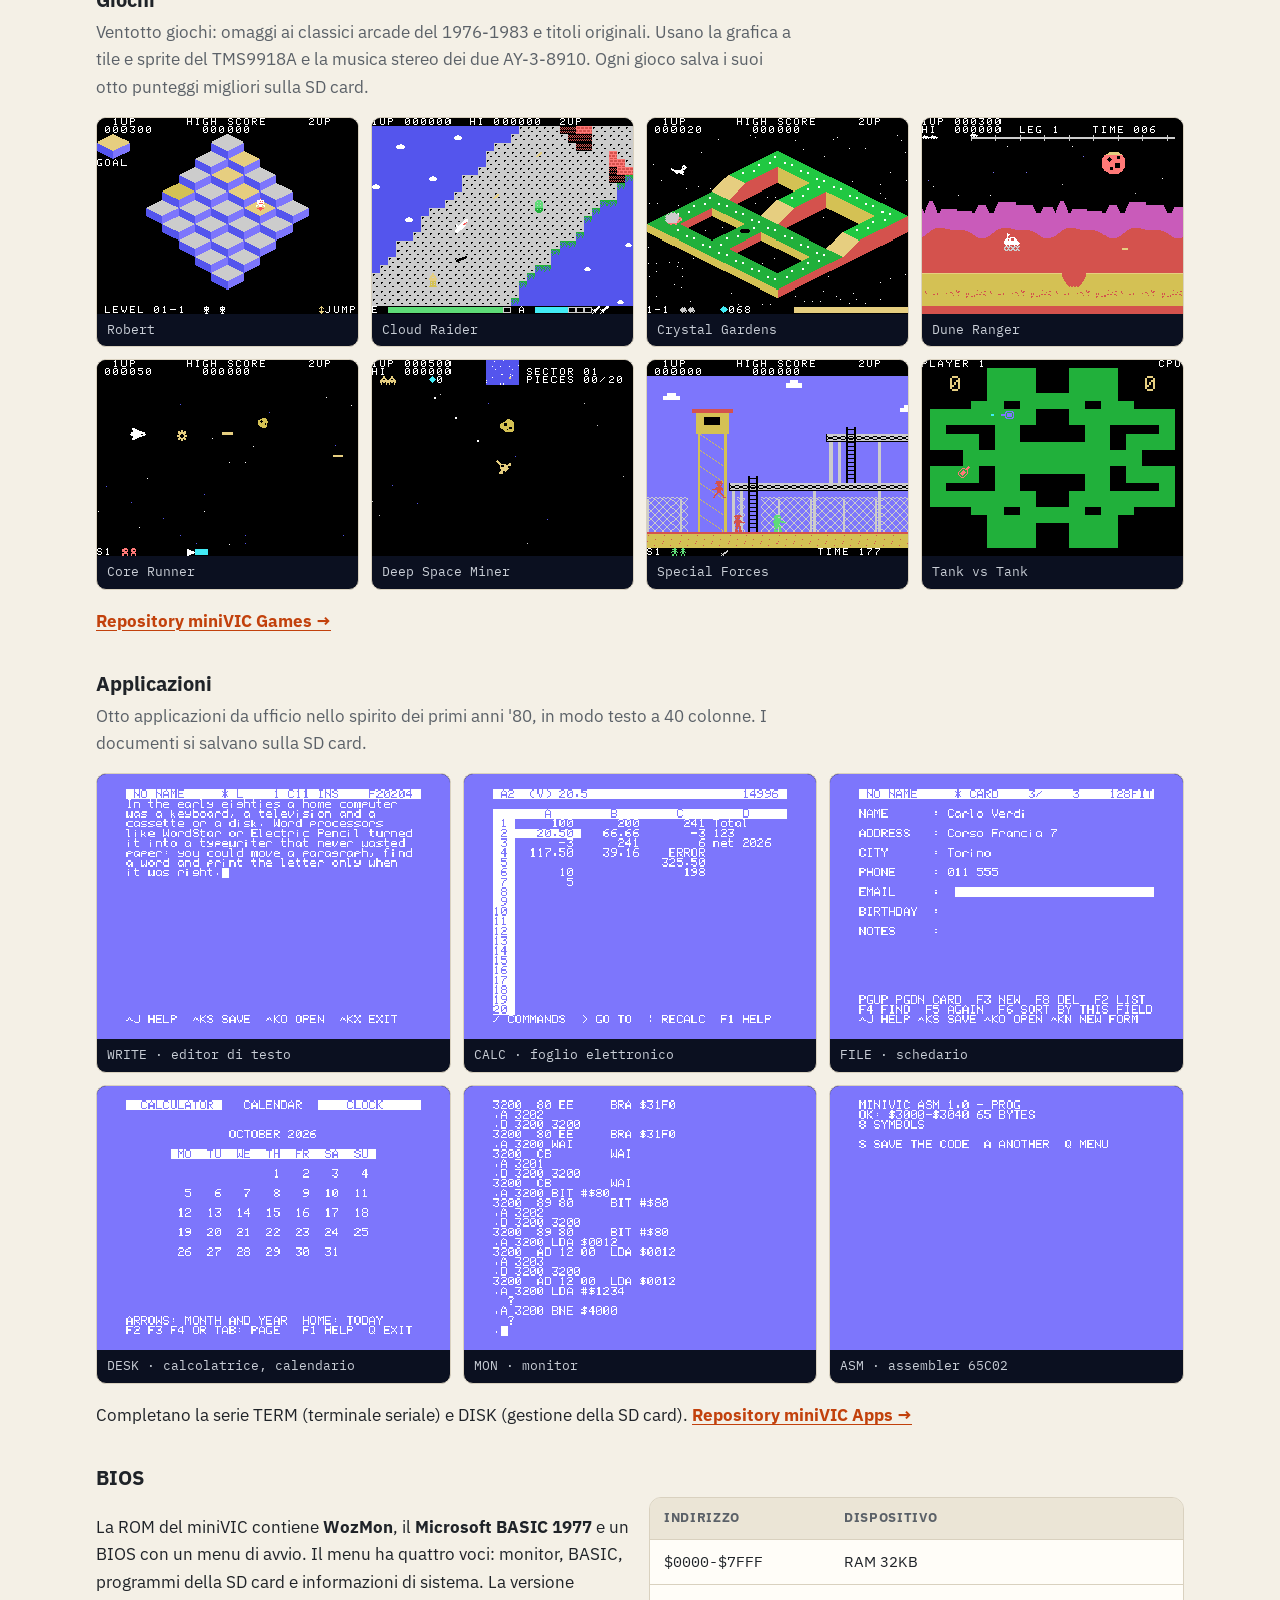
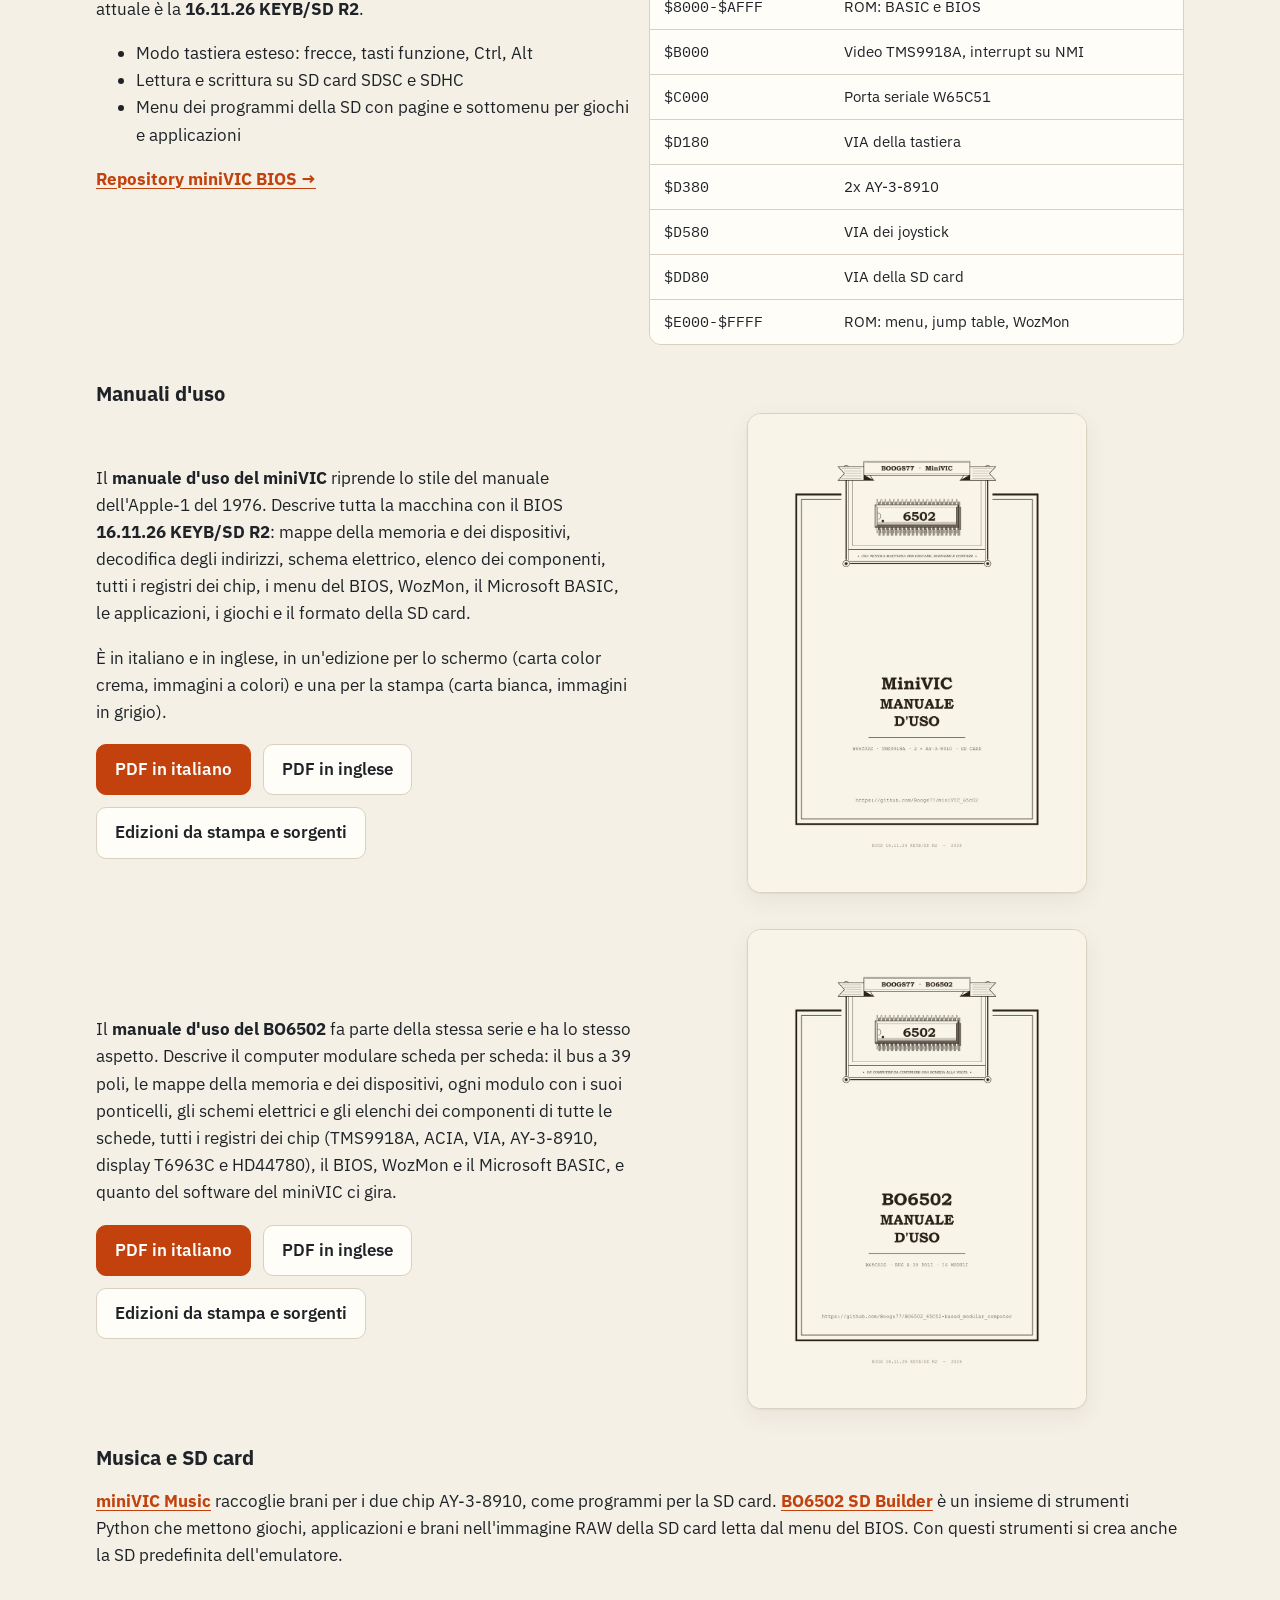
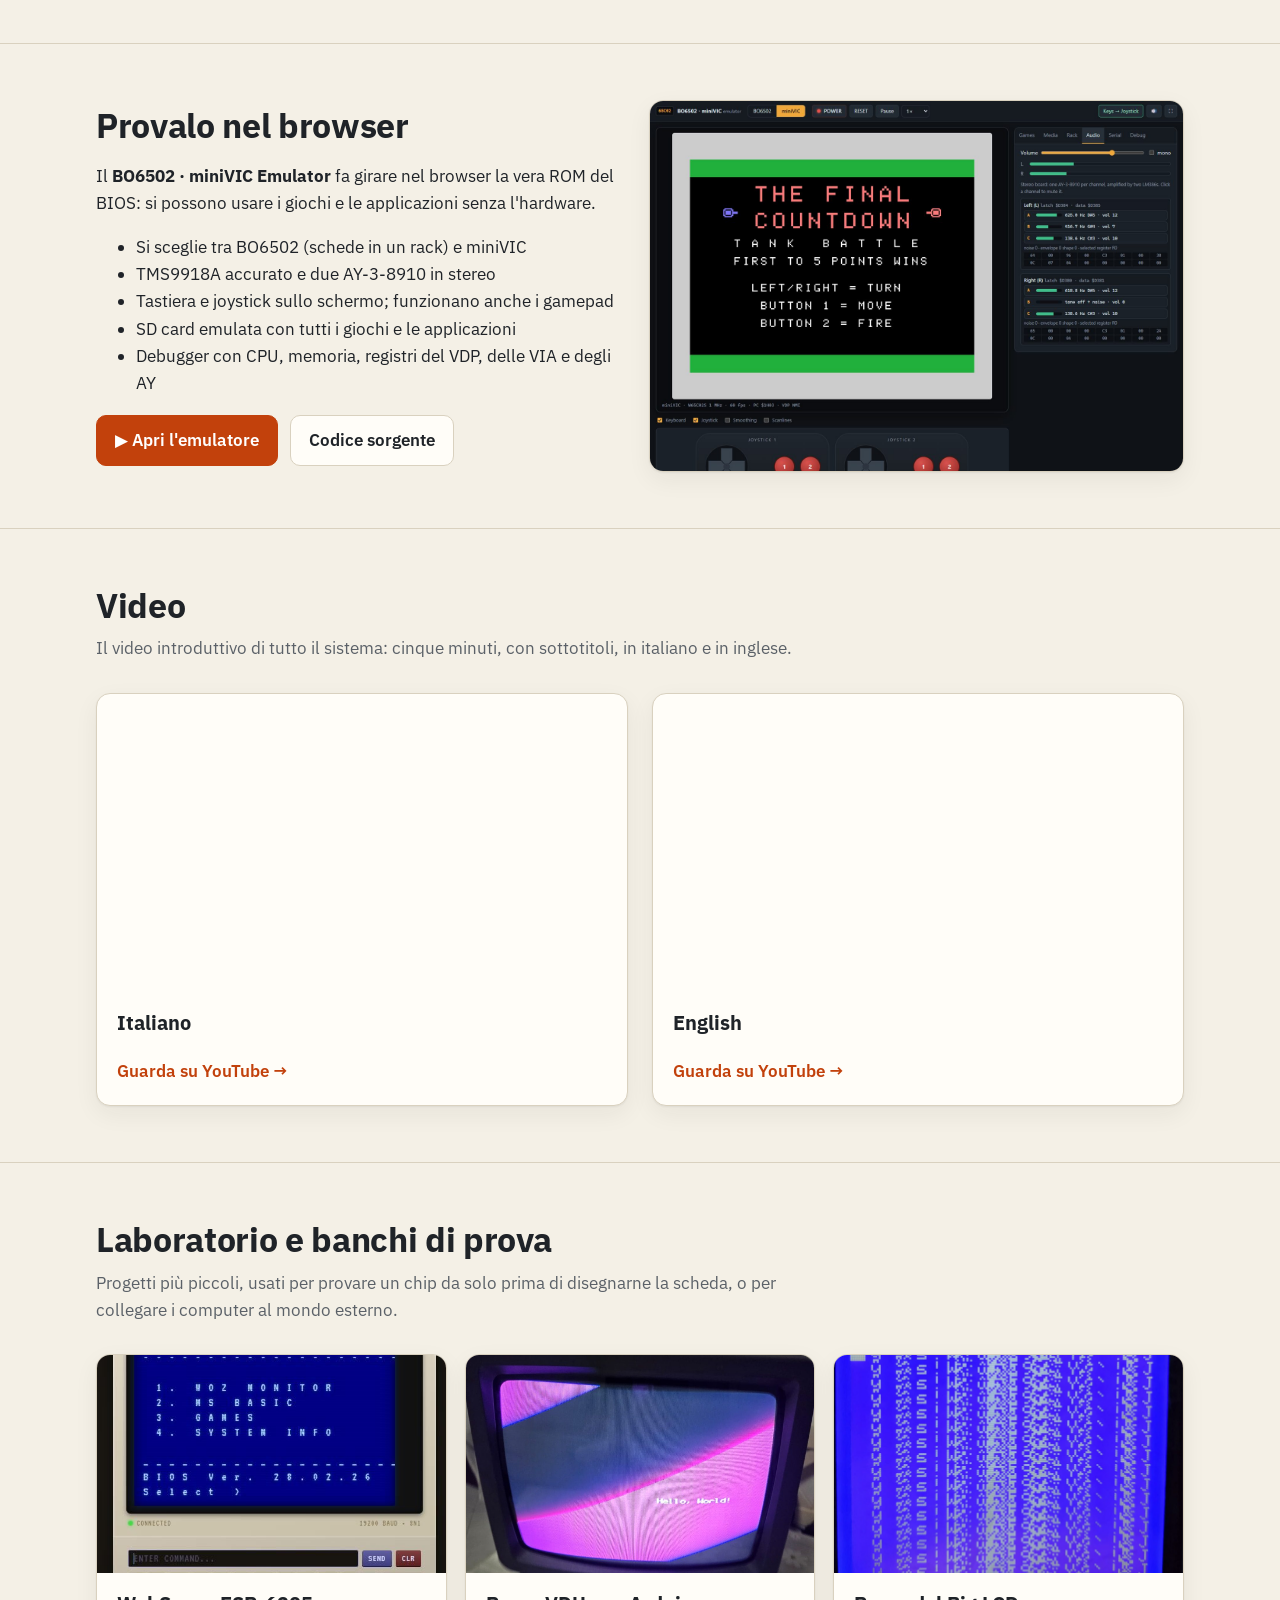
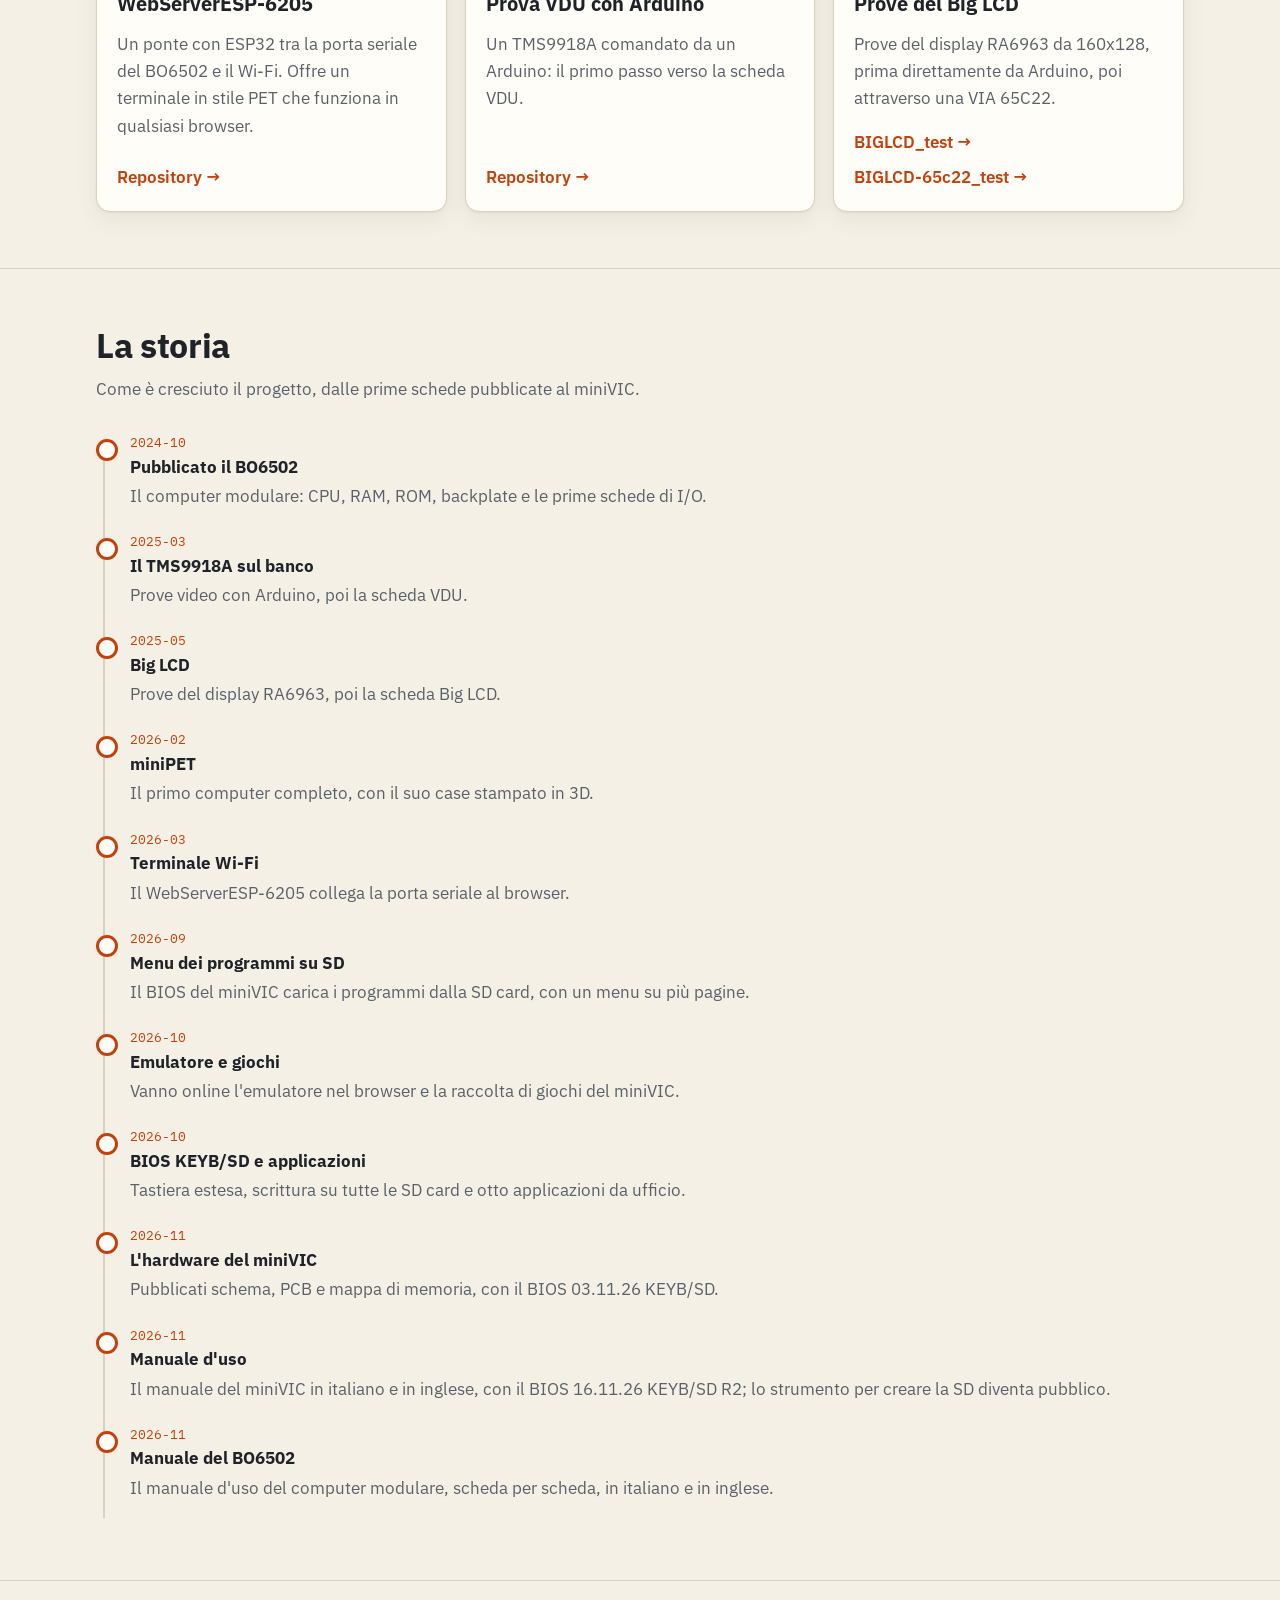
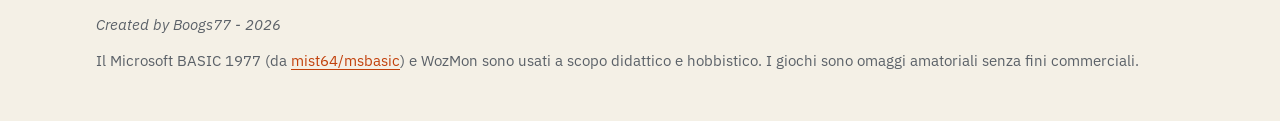
==== commit 9c648715: "Sezione Video: incorporati i due video introduttivi (italiano e inglese) come lettori, al posto dei " ====
--- a/it/index.html
+++ b/it/index.html
@@ -261,15 +261,25 @@
     <div class="wrap">
       <h2>Video</h2>
       <p class="section-lead">Il video introduttivo di tutto il sistema: cinque minuti, con sottotitoli, in italiano e in inglese.</p>
-      <div class="grid three">
-        <article class="card">
-          <div class="body">
-            <h3>Il progetto completo</h3>
-            <p>Dal BO6502 modulare al miniPET, al miniVIC e all'Arcade6502.</p>
-            <a class="more" href="https://youtu.be/3ln8cZt3MQk">Italiano →</a>
-            <a class="more" style="padding-top:0" href="https://youtu.be/d8nvmrTR-eE">English →</a>
-          </div>
-        </article>
+      <div style="display:grid;grid-template-columns:repeat(auto-fit,minmax(300px,1fr));gap:24px">
+        <figure class="card" style="margin:0">
+          <div style="position:relative;padding-top:56.25%">
+            <iframe style="position:absolute;top:0;left:0;width:100%;height:100%;border:0" src="https://www.youtube-nocookie.com/embed/3ln8cZt3MQk" title="Il progetto completo (italiano)" loading="lazy" allow="accelerometer; encrypted-media; picture-in-picture" referrerpolicy="strict-origin-when-cross-origin" allowfullscreen></iframe>
+          </div>
+          <figcaption class="body">
+            <h3>Italiano</h3>
+            <a class="more" href="https://youtu.be/3ln8cZt3MQk">Guarda su YouTube →</a>
+          </figcaption>
+        </figure>
+        <figure class="card" style="margin:0">
+          <div style="position:relative;padding-top:56.25%">
+            <iframe style="position:absolute;top:0;left:0;width:100%;height:100%;border:0" src="https://www.youtube-nocookie.com/embed/d8nvmrTR-eE" title="Il progetto completo (inglese)" loading="lazy" allow="accelerometer; encrypted-media; picture-in-picture" referrerpolicy="strict-origin-when-cross-origin" allowfullscreen></iframe>
+          </div>
+          <figcaption class="body">
+            <h3>English</h3>
+            <a class="more" href="https://youtu.be/d8nvmrTR-eE">Guarda su YouTube →</a>
+          </figcaption>
+        </figure>
       </div>
     </div>
   </section>
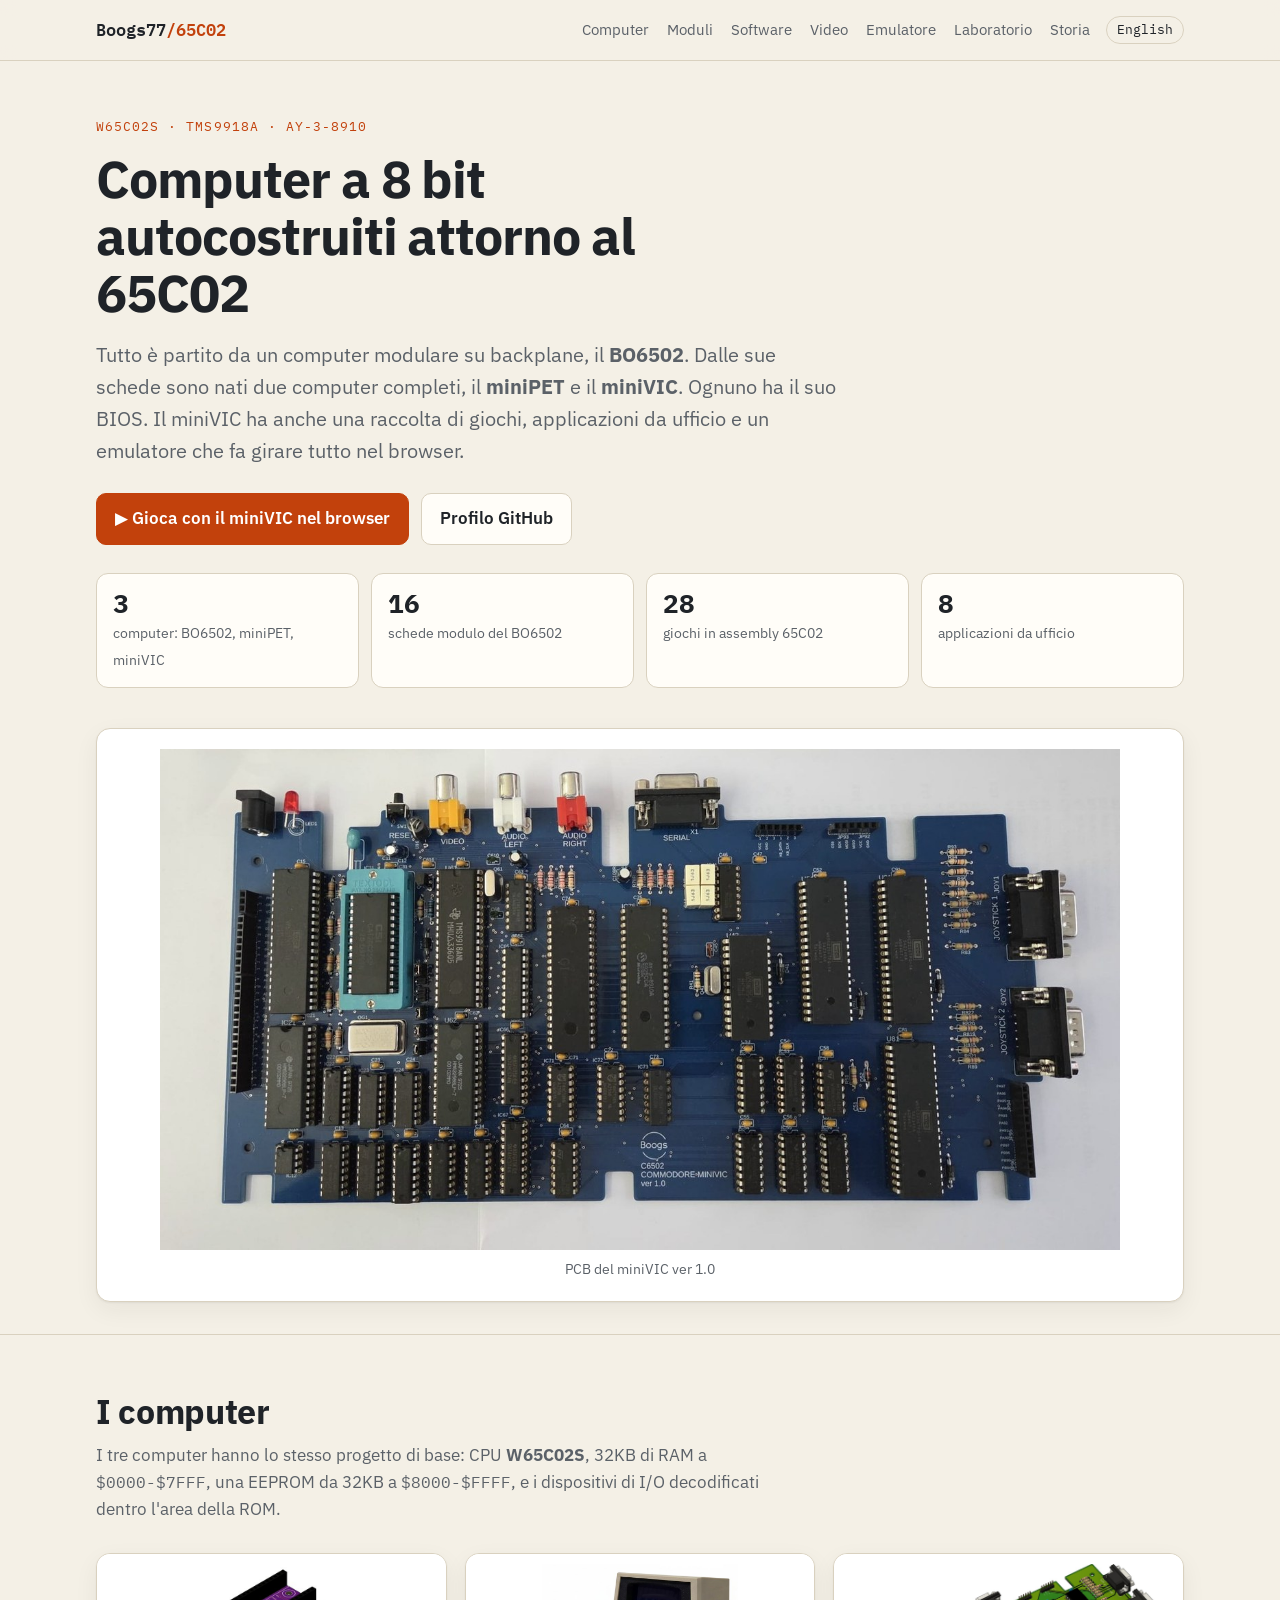
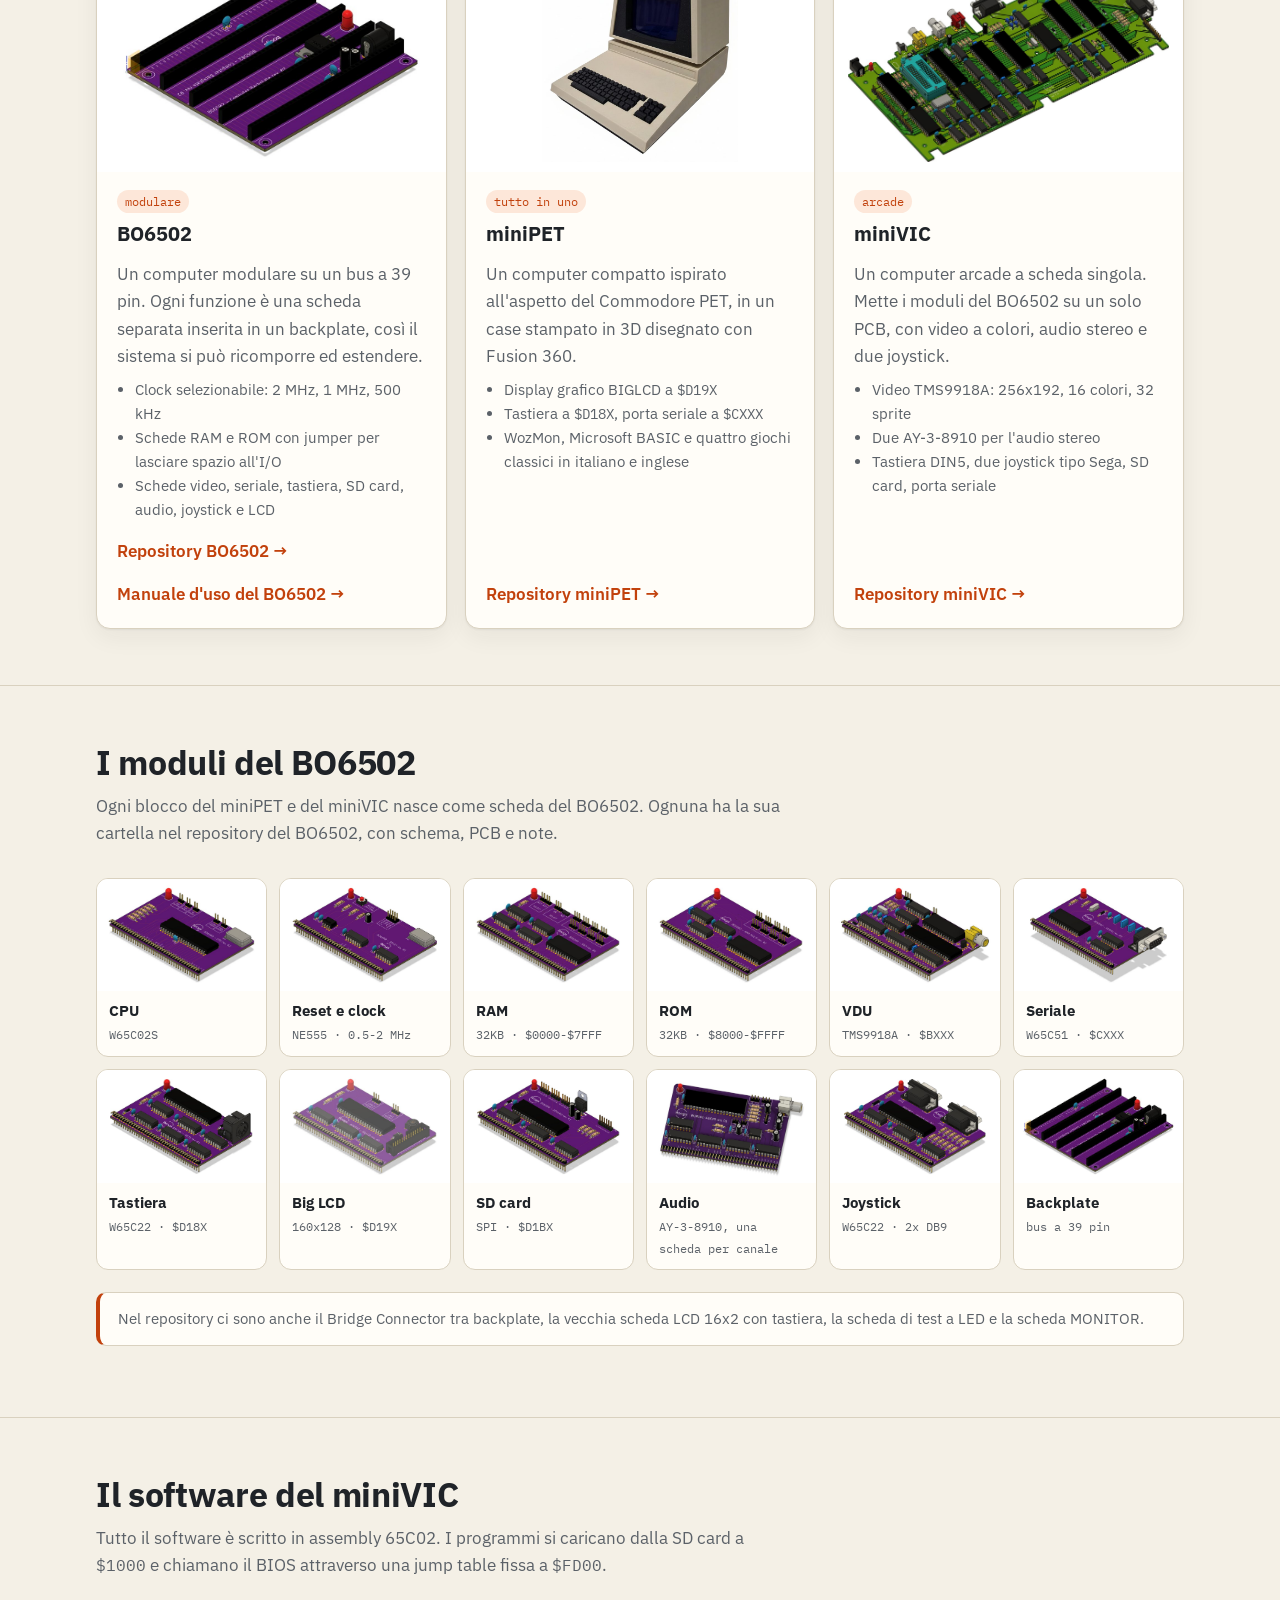
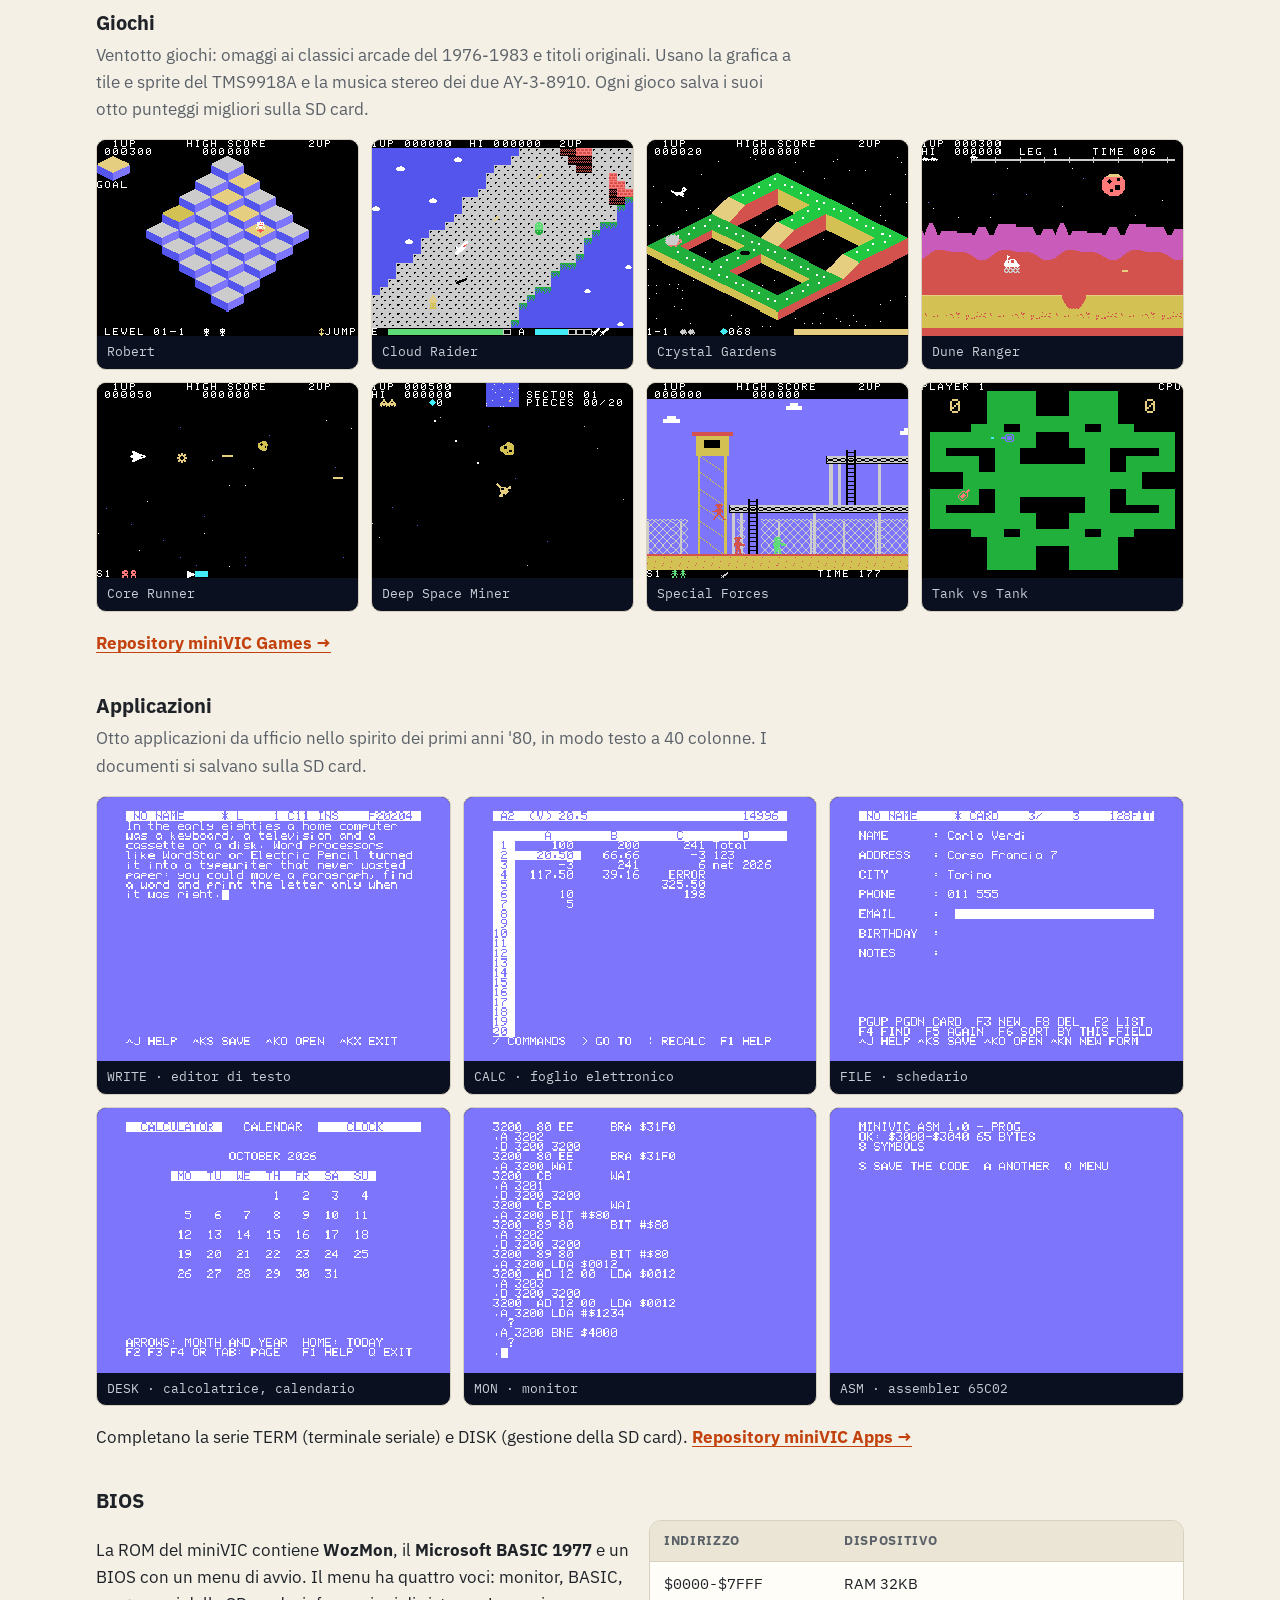
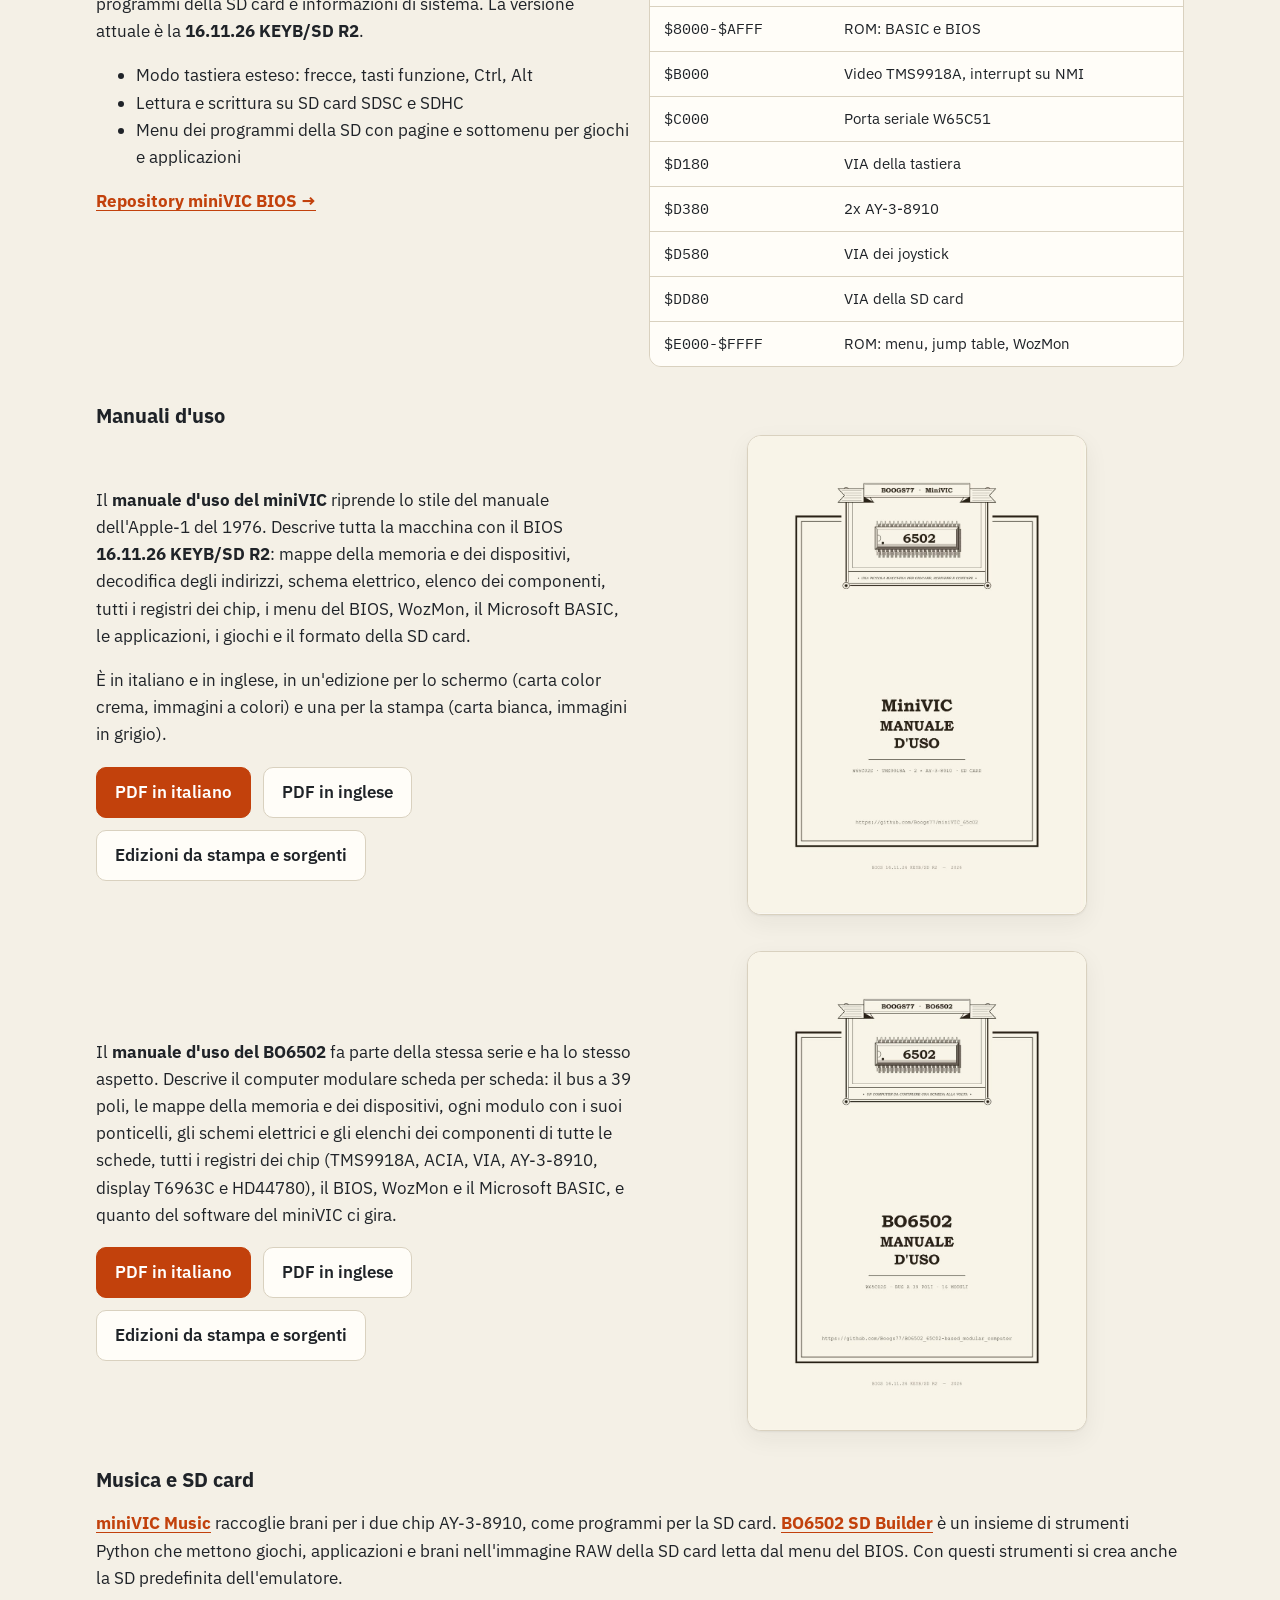
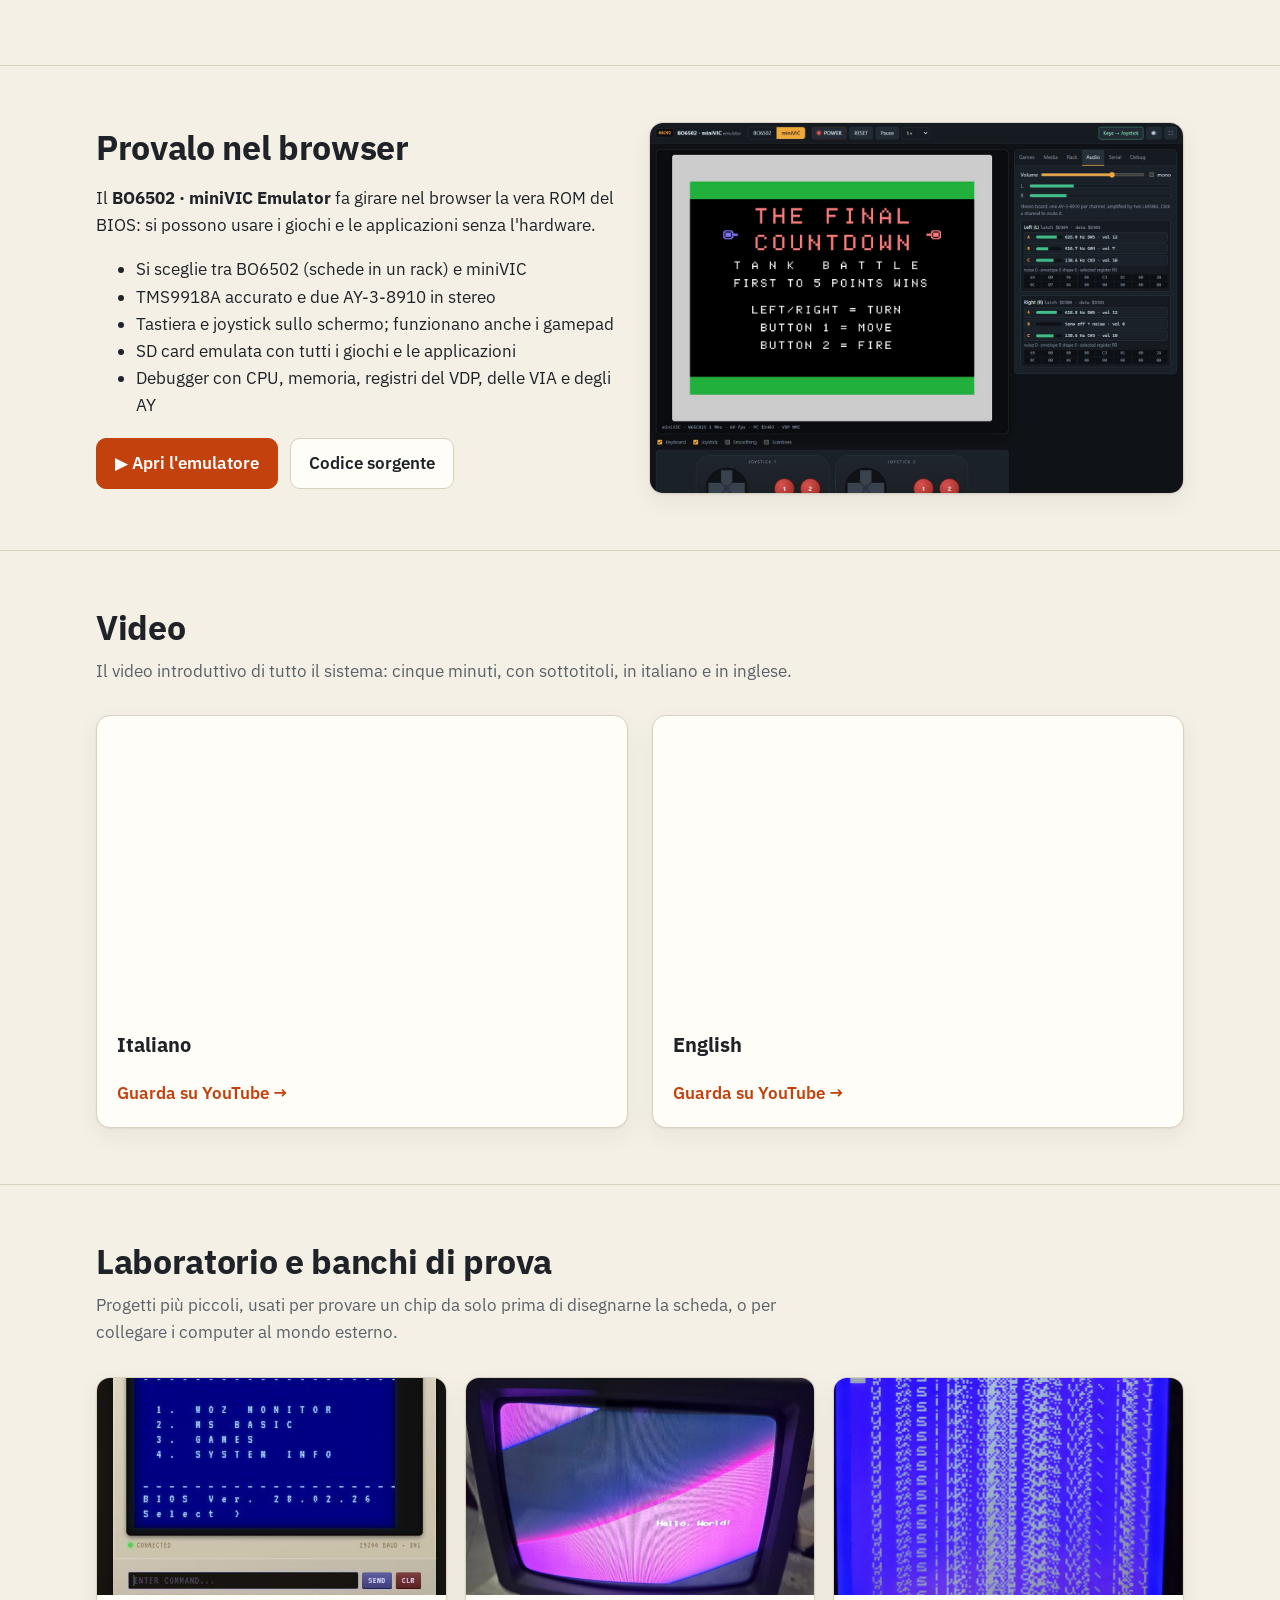
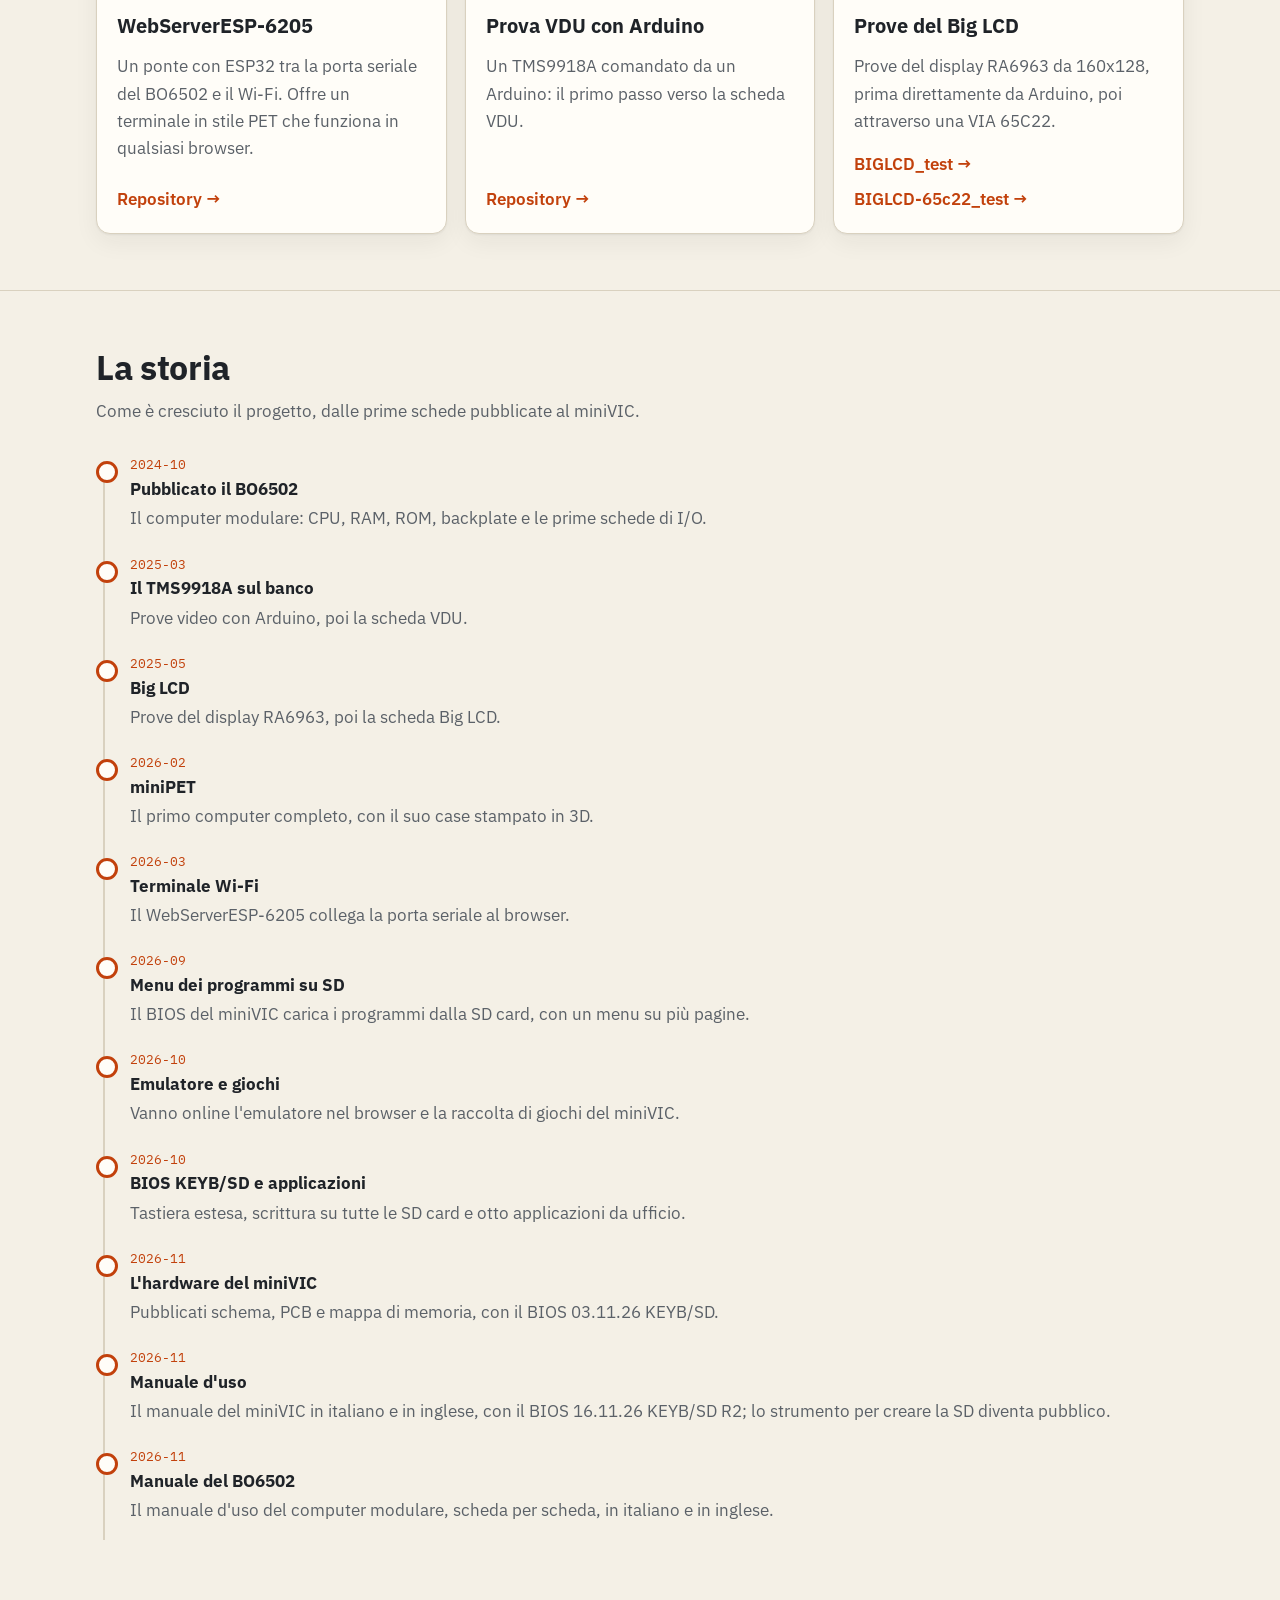
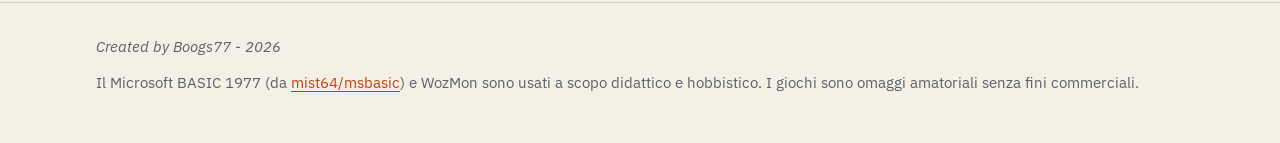
==== commit 597bc0cc: "Audio module: picture of the rev. 03 board, one board per channel Co-Authored-By: Claude Sonnet 5.5 " ====
--- a/it/index.html
+++ b/it/index.html
@@ -5,6 +5,21 @@
 <meta name="viewport" content="width=device-width, initial-scale=1">
 <title>Boogs77 Progetti 65C02</title>
 <meta name="description" content="Computer a 8 bit autocostruiti attorno al W65C02S: il computer modulare BO6502, il miniPET e il miniVIC, con BIOS, giochi, applicazioni e un emulatore nel browser.">
+<link rel="canonical" href="https://boogs77.github.io/it/">
+<link rel="alternate" hreflang="x-default" href="https://boogs77.github.io/">
+<meta property="og:type" content="website">
+<meta property="og:site_name" content="Boogs77 65C02">
+<meta property="og:title" content="Boogs77 Progetti 65C02">
+<meta property="og:description" content="Computer a 8 bit autocostruiti attorno al W65C02S: il computer modulare BO6502, il miniPET e il miniVIC, con BIOS, giochi, applicazioni e un emulatore nel browser.">
+<meta property="og:url" content="https://boogs77.github.io/it/">
+<meta property="og:image" content="https://boogs77.github.io/img/emulator.jpg">
+<meta property="og:locale" content="it_IT">
+<meta property="og:locale:alternate" content="en_US">
+<meta name="twitter:card" content="summary_large_image">
+<meta name="twitter:title" content="Boogs77 Progetti 65C02">
+<meta name="twitter:description" content="Computer a 8 bit autocostruiti attorno al W65C02S: il computer modulare BO6502, il miniPET e il miniVIC, con BIOS, giochi, applicazioni e un emulatore nel browser.">
+<meta name="twitter:image" content="https://boogs77.github.io/img/emulator.jpg">
+<script type="application/ld+json">{"@context": "https://schema.org", "@graph": [{"@type": "WebSite", "name": "Boogs77 65C02", "url": "https://boogs77.github.io/", "inLanguage": ["en", "it"]}, {"@type": "VideoObject", "name": "La famiglia di computer 65C02 BO6502 (italiano)", "description": "Introduzione di cinque minuti alla famiglia di computer 65C02 autocostruiti BO6502: BO6502, miniPET, miniVIC e Arcade6502.", "thumbnailUrl": ["https://img.youtube.com/vi/_Hjr3x2rjTE/hqdefault.jpg"], "uploadDate": "2026-11-22", "duration": "PT5M", "inLanguage": "it", "contentUrl": "https://youtu.be/_Hjr3x2rjTE", "embedUrl": "https://www.youtube.com/embed/_Hjr3x2rjTE"}, {"@type": "VideoObject", "name": "La famiglia di computer 65C02 BO6502 (inglese)", "description": "Introduzione di cinque minuti alla famiglia di computer 65C02 autocostruiti BO6502: BO6502, miniPET, miniVIC e Arcade6502.", "thumbnailUrl": ["https://img.youtube.com/vi/LweN9A5SnNI/hqdefault.jpg"], "uploadDate": "2026-11-22", "duration": "PT5M", "inLanguage": "en", "contentUrl": "https://youtu.be/LweN9A5SnNI", "embedUrl": "https://www.youtube.com/embed/LweN9A5SnNI"}]}</script>
 <link rel="alternate" hreflang="en" href="https://boogs77.github.io/">
 <link rel="alternate" hreflang="it" href="https://boogs77.github.io/it/">
 <link rel="icon" href="data:image/svg+xml,%3Csvg xmlns='http://www.w3.org/2000/svg' viewBox='0 0 32 32'%3E%3Crect width='32' height='32' rx='6' fill='%23c2410c'/%3E%3Ctext x='16' y='22' font-family='monospace' font-size='13' font-weight='700' text-anchor='middle' fill='white'%3E65%3C/text%3E%3C/svg%3E">
@@ -126,7 +141,7 @@
         <a class="module" href="https://github.com/Boogs77/BO6502_65C02-based_modular_computer/tree/main/BO6502%20KEYb"><img src="../img/m_keyb.jpg" alt="" loading="lazy"><div><b>Tastiera</b><span>W65C22 · $D18X</span></div></a>
         <a class="module" href="https://github.com/Boogs77/BO6502_65C02-based_modular_computer/tree/main/BO6502%20BIGLCD"><img src="../img/m_biglcd.jpg" alt="" loading="lazy"><div><b>Big LCD</b><span>160x128 · $D19X</span></div></a>
         <a class="module" href="https://github.com/Boogs77/BO6502_65C02-based_modular_computer/tree/main/BO6502%20SDCard"><img src="../img/m_sdcard.jpg" alt="" loading="lazy"><div><b>SD card</b><span>SPI · $D1BX</span></div></a>
-        <a class="module" href="https://github.com/Boogs77/BO6502_65C02-based_modular_computer/tree/main/BO6502%20AUDIO"><img src="../img/m_audio.jpg" alt="" loading="lazy"><div><b>Audio</b><span>2x AY-3-8910</span></div></a>
+        <a class="module" href="https://github.com/Boogs77/BO6502_65C02-based_modular_computer/tree/main/BO6502%20AUDIO"><img src="../img/m_audio.jpg" alt="" loading="lazy"><div><b>Audio</b><span>AY-3-8910, una scheda per canale</span></div></a>
         <a class="module" href="https://github.com/Boogs77/BO6502_65C02-based_modular_computer/tree/main/BO6502%20JOYSTICK"><img src="../img/m_joystick.jpg" alt="" loading="lazy"><div><b>Joystick</b><span>W65C22 · 2x DB9</span></div></a>
         <a class="module" href="https://github.com/Boogs77/BO6502_65C02-based_modular_computer/tree/main/BO6502%20BACKPLATE"><img src="../img/m_backplate.jpg" alt="" loading="lazy"><div><b>Backplate</b><span>bus a 39 pin</span></div></a>
       </div>
@@ -264,20 +279,20 @@
       <div style="display:grid;grid-template-columns:repeat(auto-fit,minmax(300px,1fr));gap:24px">
         <figure class="card" style="margin:0">
           <div style="position:relative;padding-top:56.25%">
-            <iframe style="position:absolute;top:0;left:0;width:100%;height:100%;border:0" src="https://www.youtube-nocookie.com/embed/3ln8cZt3MQk" title="Il progetto completo (italiano)" loading="lazy" allow="accelerometer; encrypted-media; picture-in-picture" referrerpolicy="strict-origin-when-cross-origin" allowfullscreen></iframe>
+            <iframe style="position:absolute;top:0;left:0;width:100%;height:100%;border:0" src="https://www.youtube-nocookie.com/embed/_Hjr3x2rjTE" title="Il progetto completo (italiano)" loading="lazy" allow="accelerometer; encrypted-media; picture-in-picture" referrerpolicy="strict-origin-when-cross-origin" allowfullscreen></iframe>
           </div>
           <figcaption class="body">
             <h3>Italiano</h3>
-            <a class="more" href="https://youtu.be/3ln8cZt3MQk">Guarda su YouTube →</a>
+            <a class="more" href="https://youtu.be/_Hjr3x2rjTE">Guarda su YouTube →</a>
           </figcaption>
         </figure>
         <figure class="card" style="margin:0">
           <div style="position:relative;padding-top:56.25%">
-            <iframe style="position:absolute;top:0;left:0;width:100%;height:100%;border:0" src="https://www.youtube-nocookie.com/embed/d8nvmrTR-eE" title="Il progetto completo (inglese)" loading="lazy" allow="accelerometer; encrypted-media; picture-in-picture" referrerpolicy="strict-origin-when-cross-origin" allowfullscreen></iframe>
+            <iframe style="position:absolute;top:0;left:0;width:100%;height:100%;border:0" src="https://www.youtube-nocookie.com/embed/LweN9A5SnNI" title="Il progetto completo (inglese)" loading="lazy" allow="accelerometer; encrypted-media; picture-in-picture" referrerpolicy="strict-origin-when-cross-origin" allowfullscreen></iframe>
           </div>
           <figcaption class="body">
             <h3>English</h3>
-            <a class="more" href="https://youtu.be/d8nvmrTR-eE">Guarda su YouTube →</a>
+            <a class="more" href="https://youtu.be/LweN9A5SnNI">Guarda su YouTube →</a>
           </figcaption>
         </figure>
       </div>
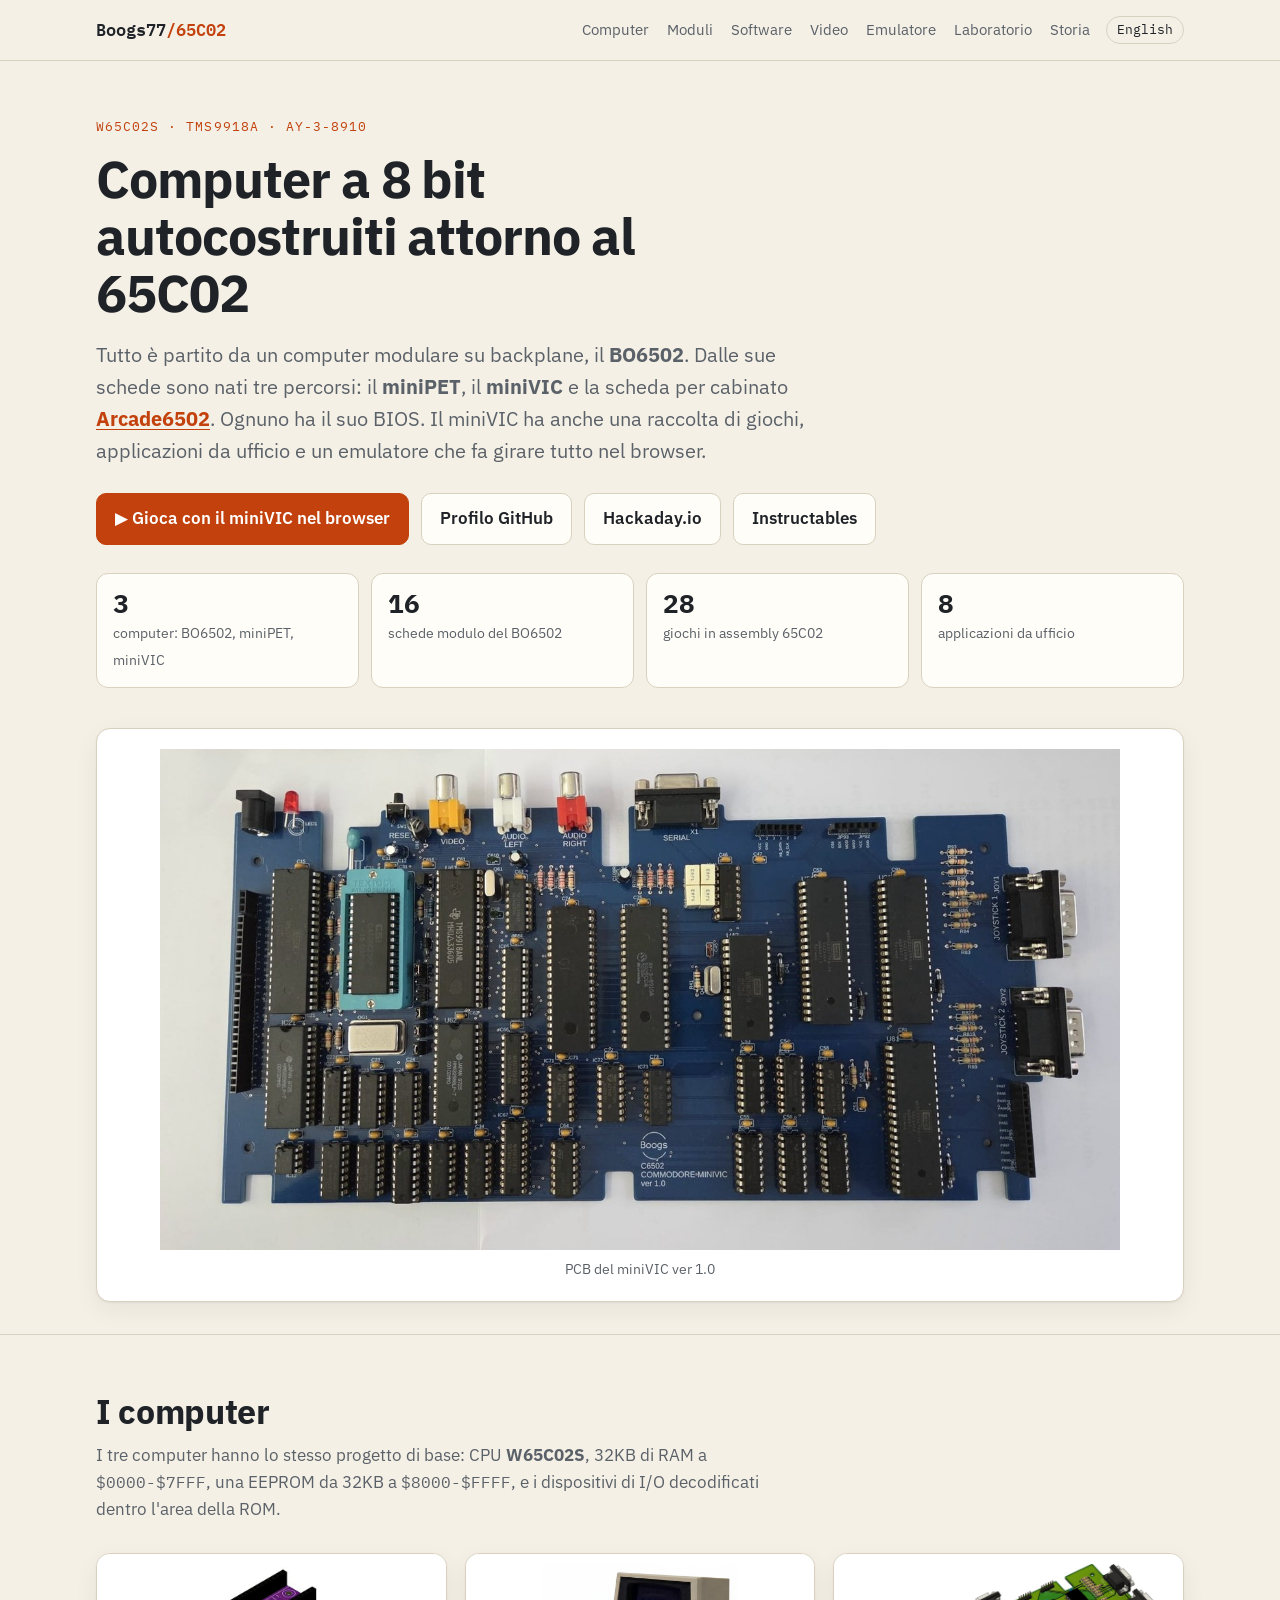
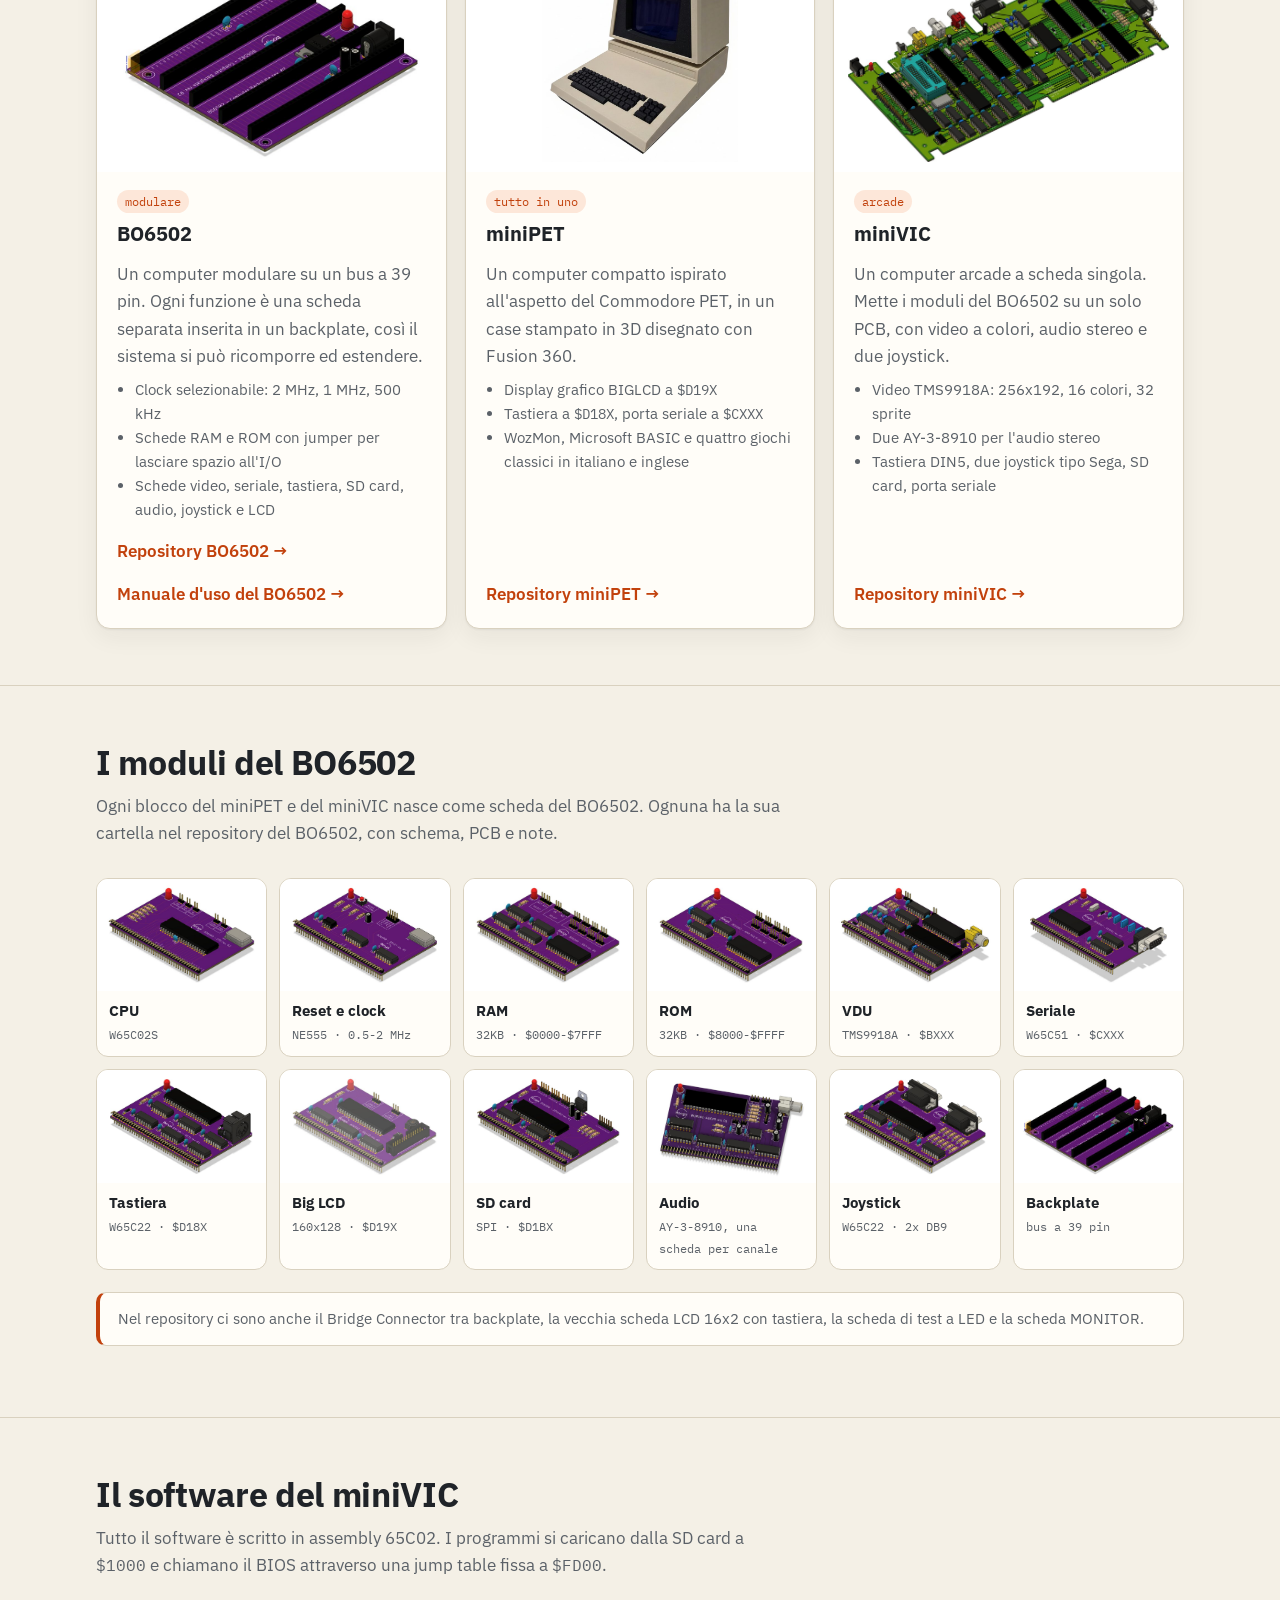
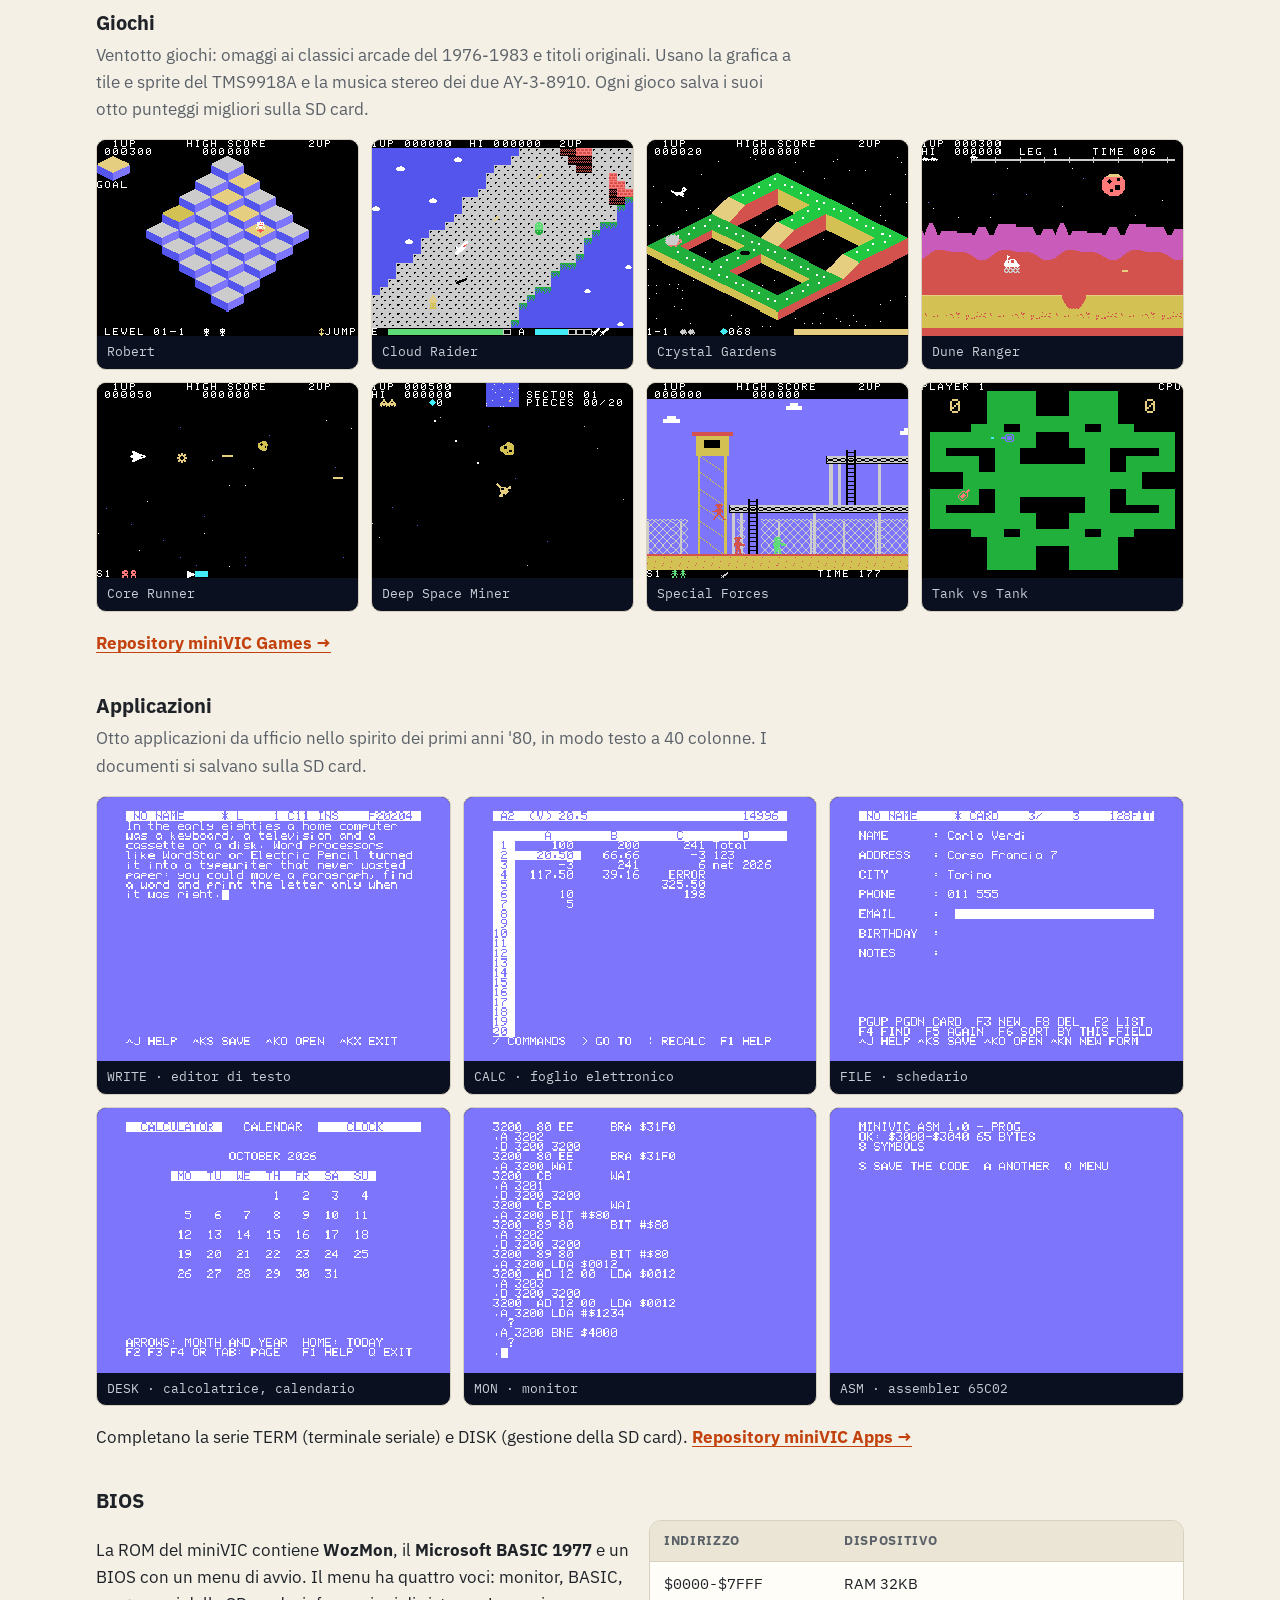
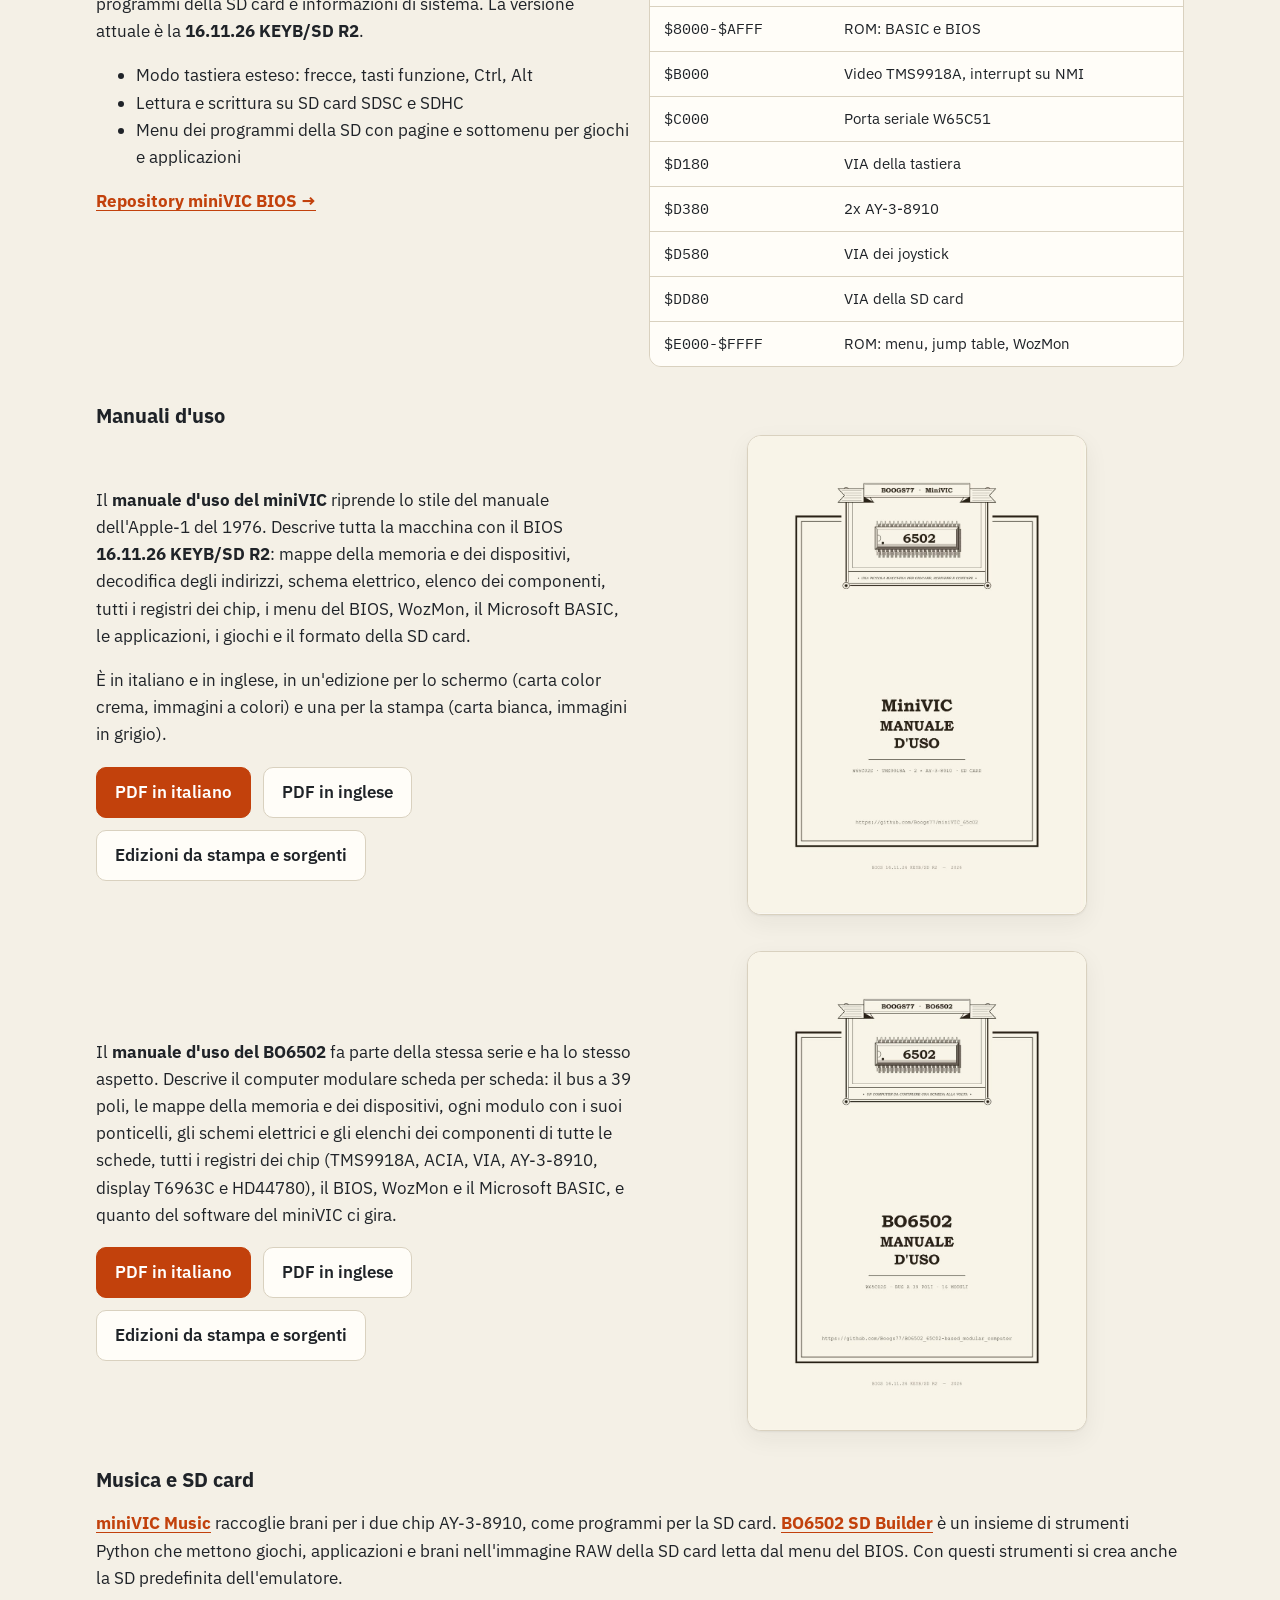
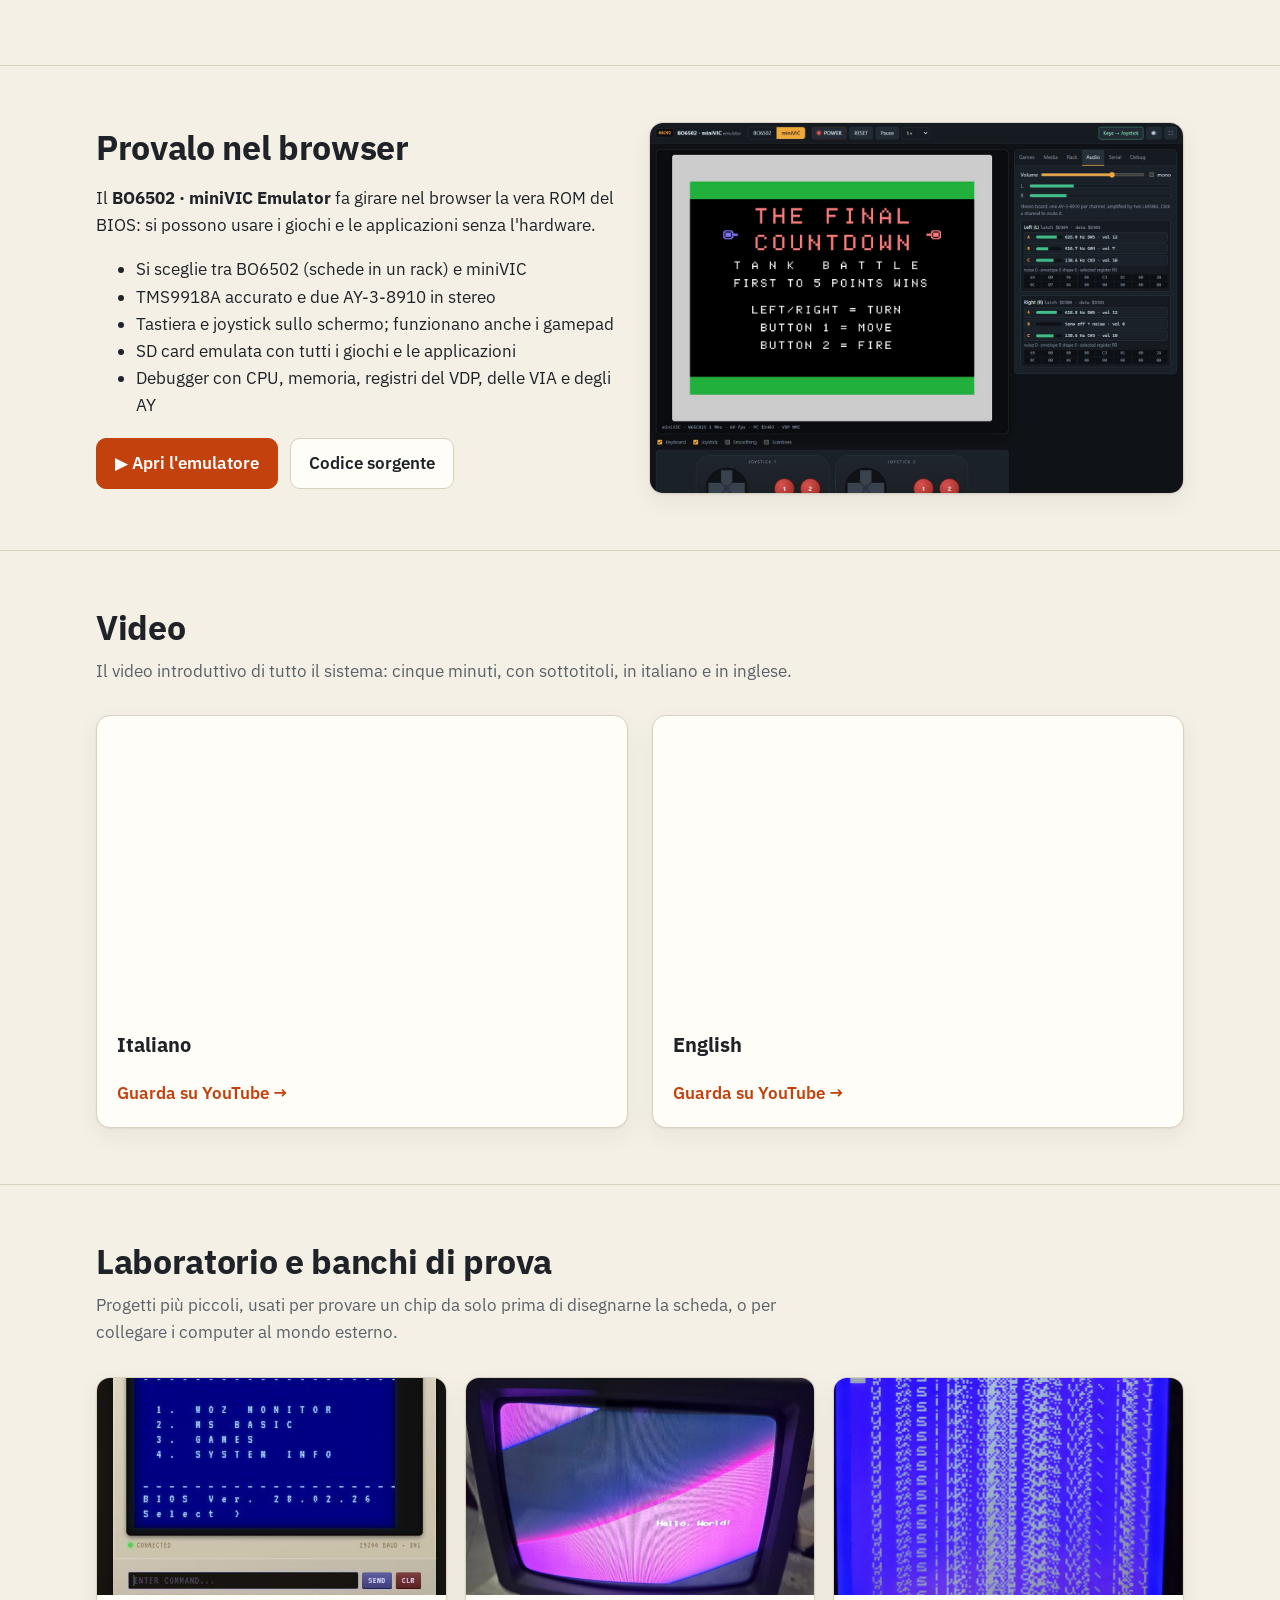
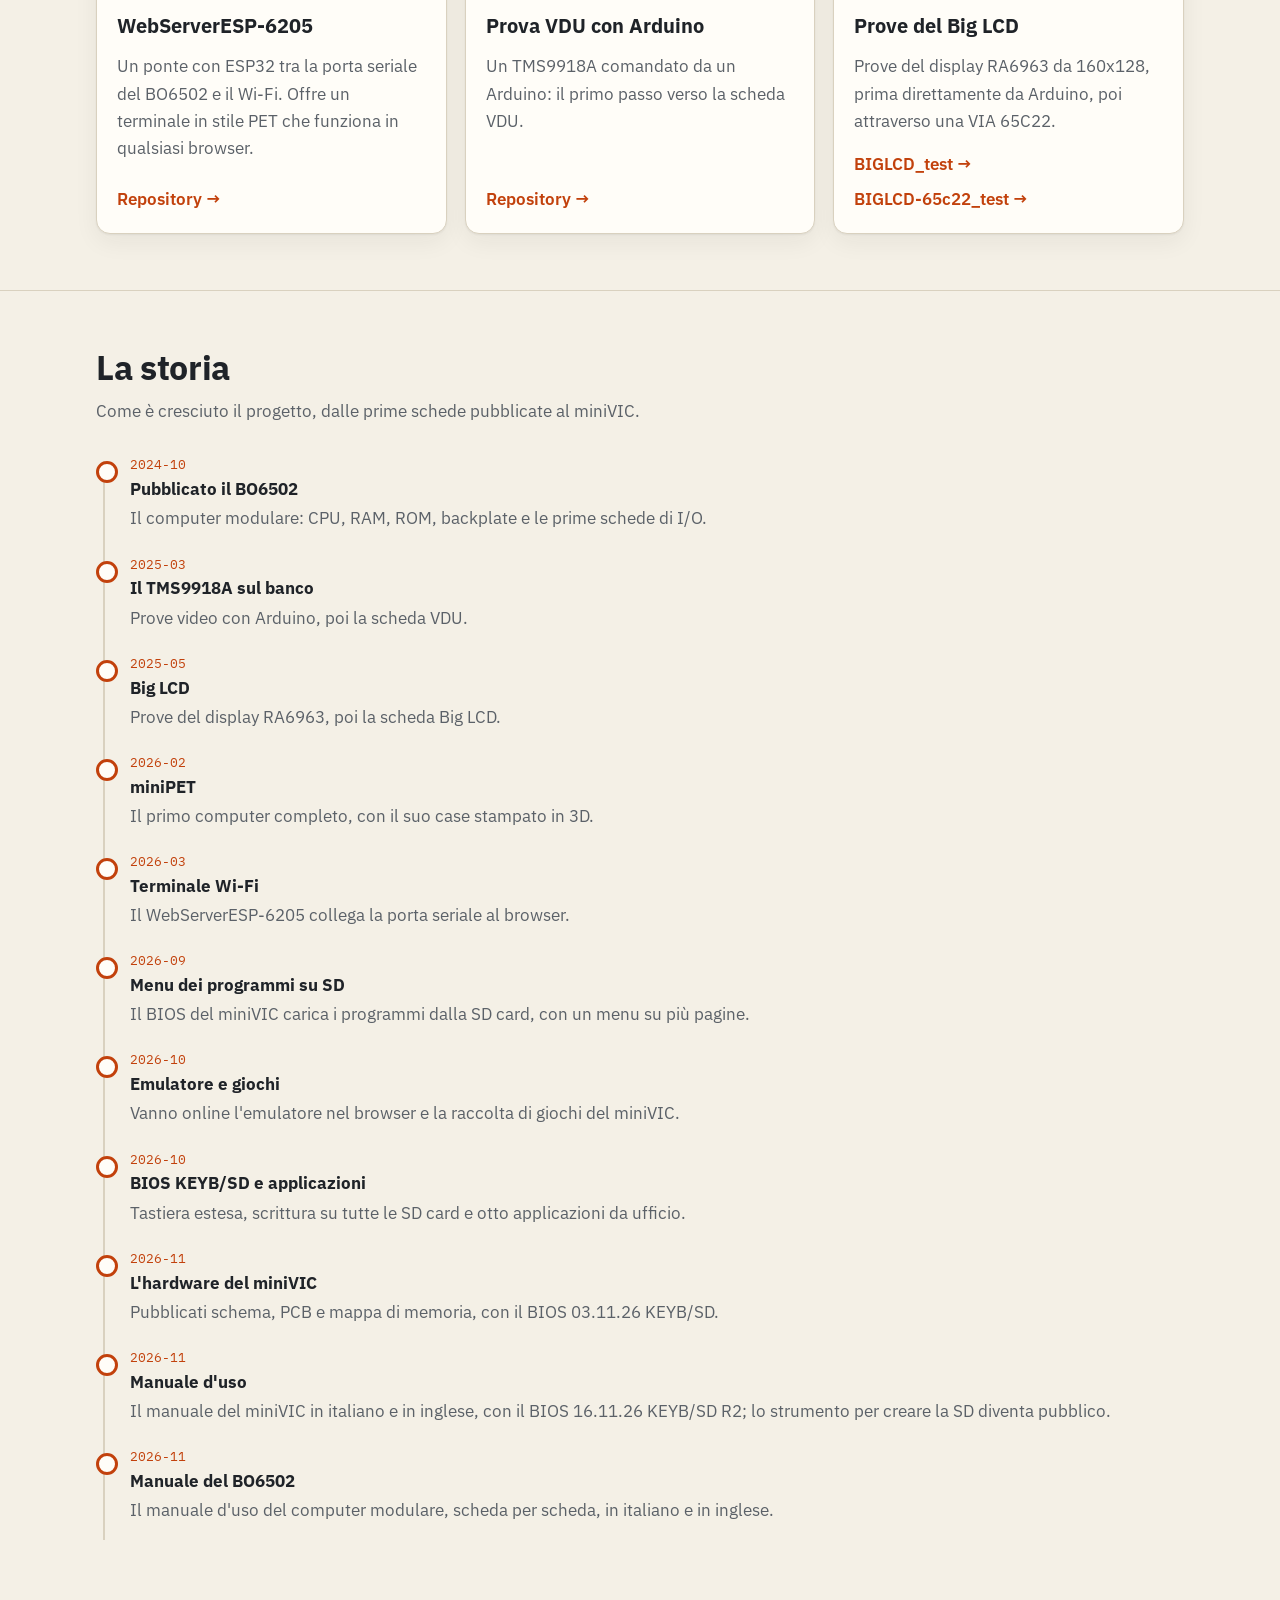
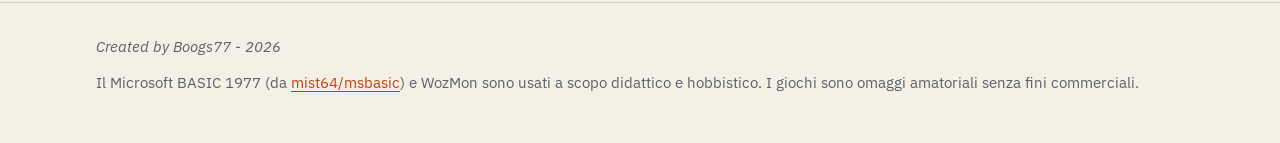
==== commit 177e9eeb: "Add the Hackaday.io project and the Arcade6502 path Co-Authored-By: Claude Sonnet 5.5 <noreply@anthr" ====
--- a/it/index.html
+++ b/it/index.html
@@ -4,20 +4,20 @@
 <meta charset="utf-8">
 <meta name="viewport" content="width=device-width, initial-scale=1">
 <title>Boogs77 Progetti 65C02</title>
-<meta name="description" content="Computer a 8 bit autocostruiti attorno al W65C02S: il computer modulare BO6502, il miniPET e il miniVIC, con BIOS, giochi, applicazioni e un emulatore nel browser.">
+<meta name="description" content="Computer a 8 bit autocostruiti attorno al W65C02S: il computer modulare BO6502, il miniPET, il miniVIC e la scheda Arcade6502, con BIOS, giochi, applicazioni e un emulatore nel browser.">
 <link rel="canonical" href="https://boogs77.github.io/it/">
 <link rel="alternate" hreflang="x-default" href="https://boogs77.github.io/">
 <meta property="og:type" content="website">
 <meta property="og:site_name" content="Boogs77 65C02">
 <meta property="og:title" content="Boogs77 Progetti 65C02">
-<meta property="og:description" content="Computer a 8 bit autocostruiti attorno al W65C02S: il computer modulare BO6502, il miniPET e il miniVIC, con BIOS, giochi, applicazioni e un emulatore nel browser.">
+<meta property="og:description" content="Computer a 8 bit autocostruiti attorno al W65C02S: il computer modulare BO6502, il miniPET, il miniVIC e la scheda Arcade6502, con BIOS, giochi, applicazioni e un emulatore nel browser.">
 <meta property="og:url" content="https://boogs77.github.io/it/">
 <meta property="og:image" content="https://boogs77.github.io/img/emulator.jpg">
 <meta property="og:locale" content="it_IT">
 <meta property="og:locale:alternate" content="en_US">
 <meta name="twitter:card" content="summary_large_image">
 <meta name="twitter:title" content="Boogs77 Progetti 65C02">
-<meta name="twitter:description" content="Computer a 8 bit autocostruiti attorno al W65C02S: il computer modulare BO6502, il miniPET e il miniVIC, con BIOS, giochi, applicazioni e un emulatore nel browser.">
+<meta name="twitter:description" content="Computer a 8 bit autocostruiti attorno al W65C02S: il computer modulare BO6502, il miniPET, il miniVIC e la scheda Arcade6502, con BIOS, giochi, applicazioni e un emulatore nel browser.">
 <meta name="twitter:image" content="https://boogs77.github.io/img/emulator.jpg">
 <script type="application/ld+json">{"@context": "https://schema.org", "@graph": [{"@type": "WebSite", "name": "Boogs77 65C02", "url": "https://boogs77.github.io/", "inLanguage": ["en", "it"]}, {"@type": "VideoObject", "name": "La famiglia di computer 65C02 BO6502 (italiano)", "description": "Introduzione di cinque minuti alla famiglia di computer 65C02 autocostruiti BO6502: BO6502, miniPET, miniVIC e Arcade6502.", "thumbnailUrl": ["https://img.youtube.com/vi/_Hjr3x2rjTE/hqdefault.jpg"], "uploadDate": "2026-11-22", "duration": "PT5M", "inLanguage": "it", "contentUrl": "https://youtu.be/_Hjr3x2rjTE", "embedUrl": "https://www.youtube.com/embed/_Hjr3x2rjTE"}, {"@type": "VideoObject", "name": "La famiglia di computer 65C02 BO6502 (inglese)", "description": "Introduzione di cinque minuti alla famiglia di computer 65C02 autocostruiti BO6502: BO6502, miniPET, miniVIC e Arcade6502.", "thumbnailUrl": ["https://img.youtube.com/vi/LweN9A5SnNI/hqdefault.jpg"], "uploadDate": "2026-11-22", "duration": "PT5M", "inLanguage": "en", "contentUrl": "https://youtu.be/LweN9A5SnNI", "embedUrl": "https://www.youtube.com/embed/LweN9A5SnNI"}]}</script>
 <link rel="alternate" hreflang="en" href="https://boogs77.github.io/">
@@ -50,10 +50,12 @@
   <div class="wrap hero">
     <p class="eyebrow">W65C02S · TMS9918A · AY-3-8910</p>
     <h1>Computer a 8 bit autocostruiti attorno al 65C02</h1>
-    <p class="lead">Tutto è partito da un computer modulare su backplane, il <b>BO6502</b>. Dalle sue schede sono nati due computer completi, il <b>miniPET</b> e il <b>miniVIC</b>. Ognuno ha il suo BIOS. Il miniVIC ha anche una raccolta di giochi, applicazioni da ufficio e un emulatore che fa girare tutto nel browser.</p>
+    <p class="lead">Tutto è partito da un computer modulare su backplane, il <b>BO6502</b>. Dalle sue schede sono nati tre percorsi: il <b>miniPET</b>, il <b>miniVIC</b> e la scheda per cabinato <a href="https://github.com/Boogs77/arcade_bios"><b>Arcade6502</b></a>. Ognuno ha il suo BIOS. Il miniVIC ha anche una raccolta di giochi, applicazioni da ufficio e un emulatore che fa girare tutto nel browser.</p>
     <div class="actions">
       <a class="btn primary" href="https://boogs77.github.io/BO6502-miniVIC-emulator/">▶ Gioca con il miniVIC nel browser</a>
       <a class="btn" href="https://github.com/Boogs77">Profilo GitHub</a>
+      <a class="btn" href="https://hackaday.io/project/207465">Hackaday.io</a>
+      <a class="btn" href="https://www.instructables.com/Build-a-Modular-65C02-Computer-BO6502-and-Turn-It-/">Instructables</a>
     </div>
 
     <ul class="stats">
